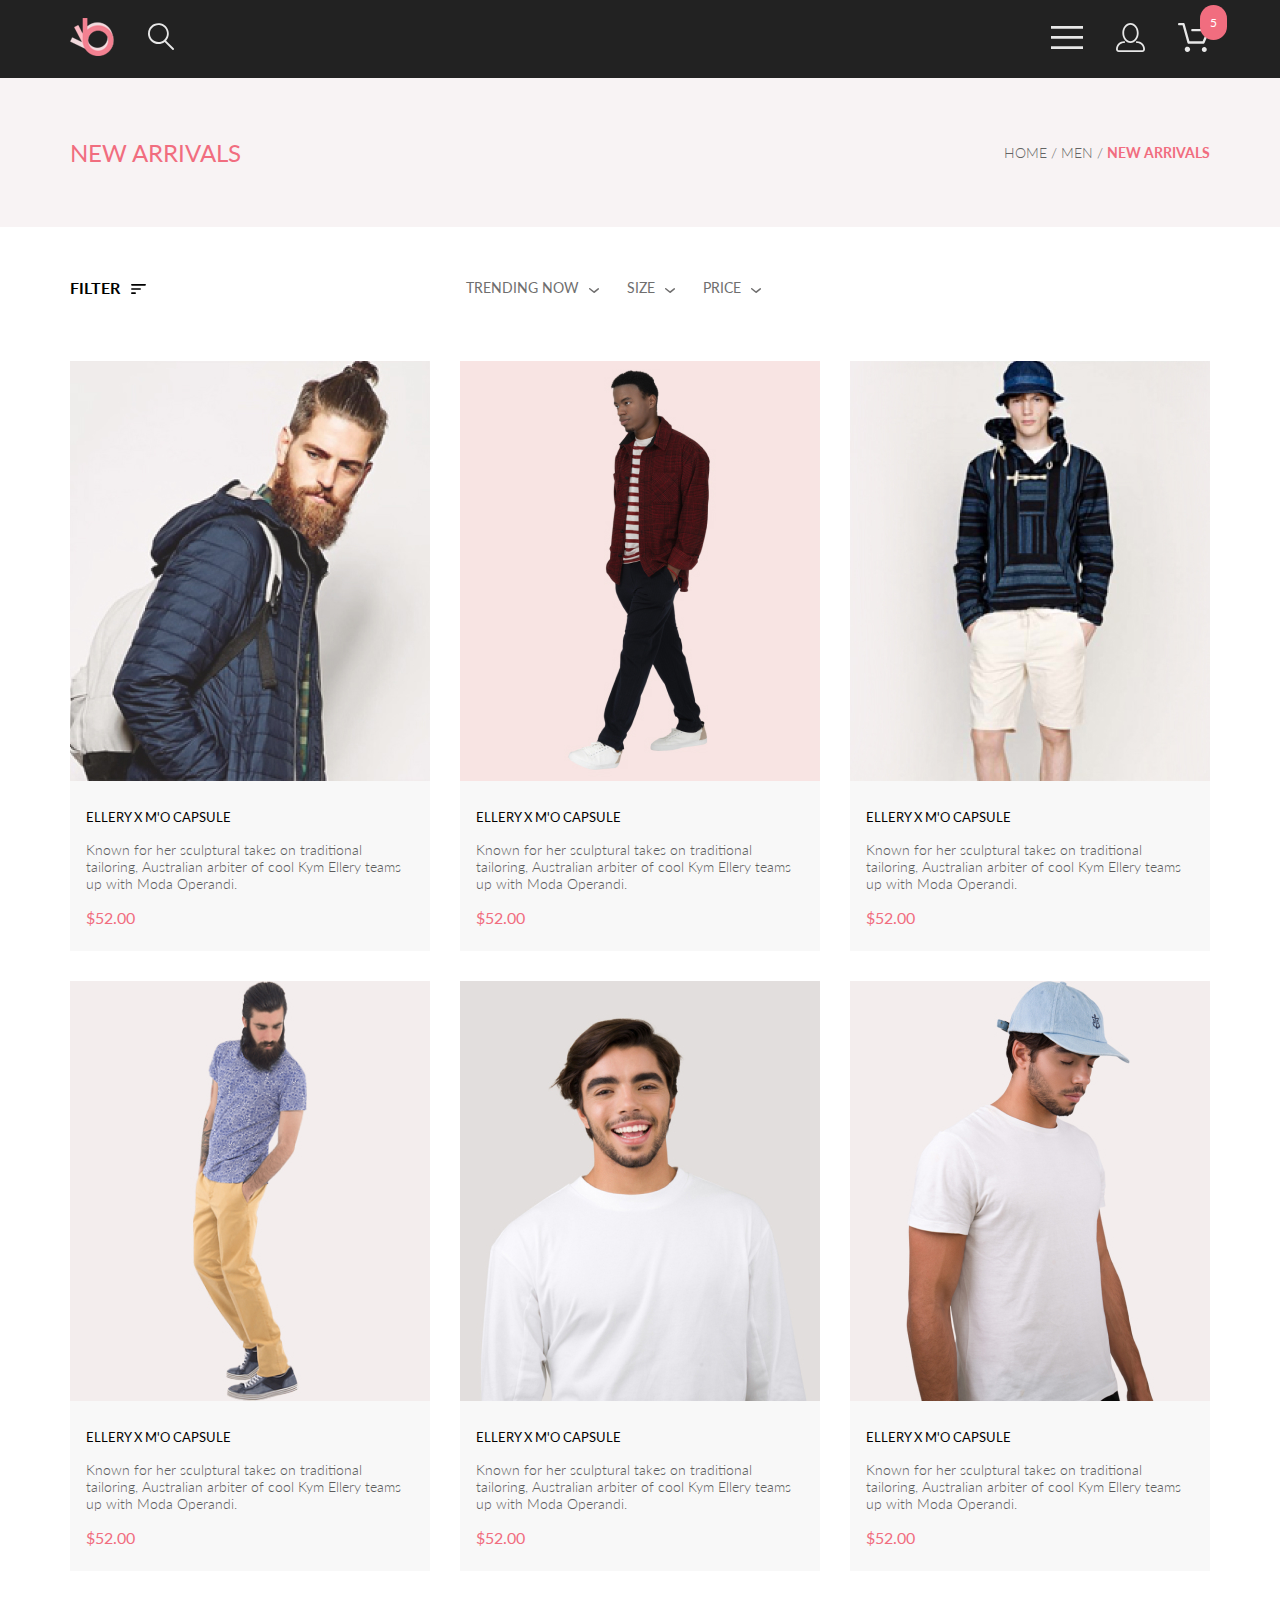
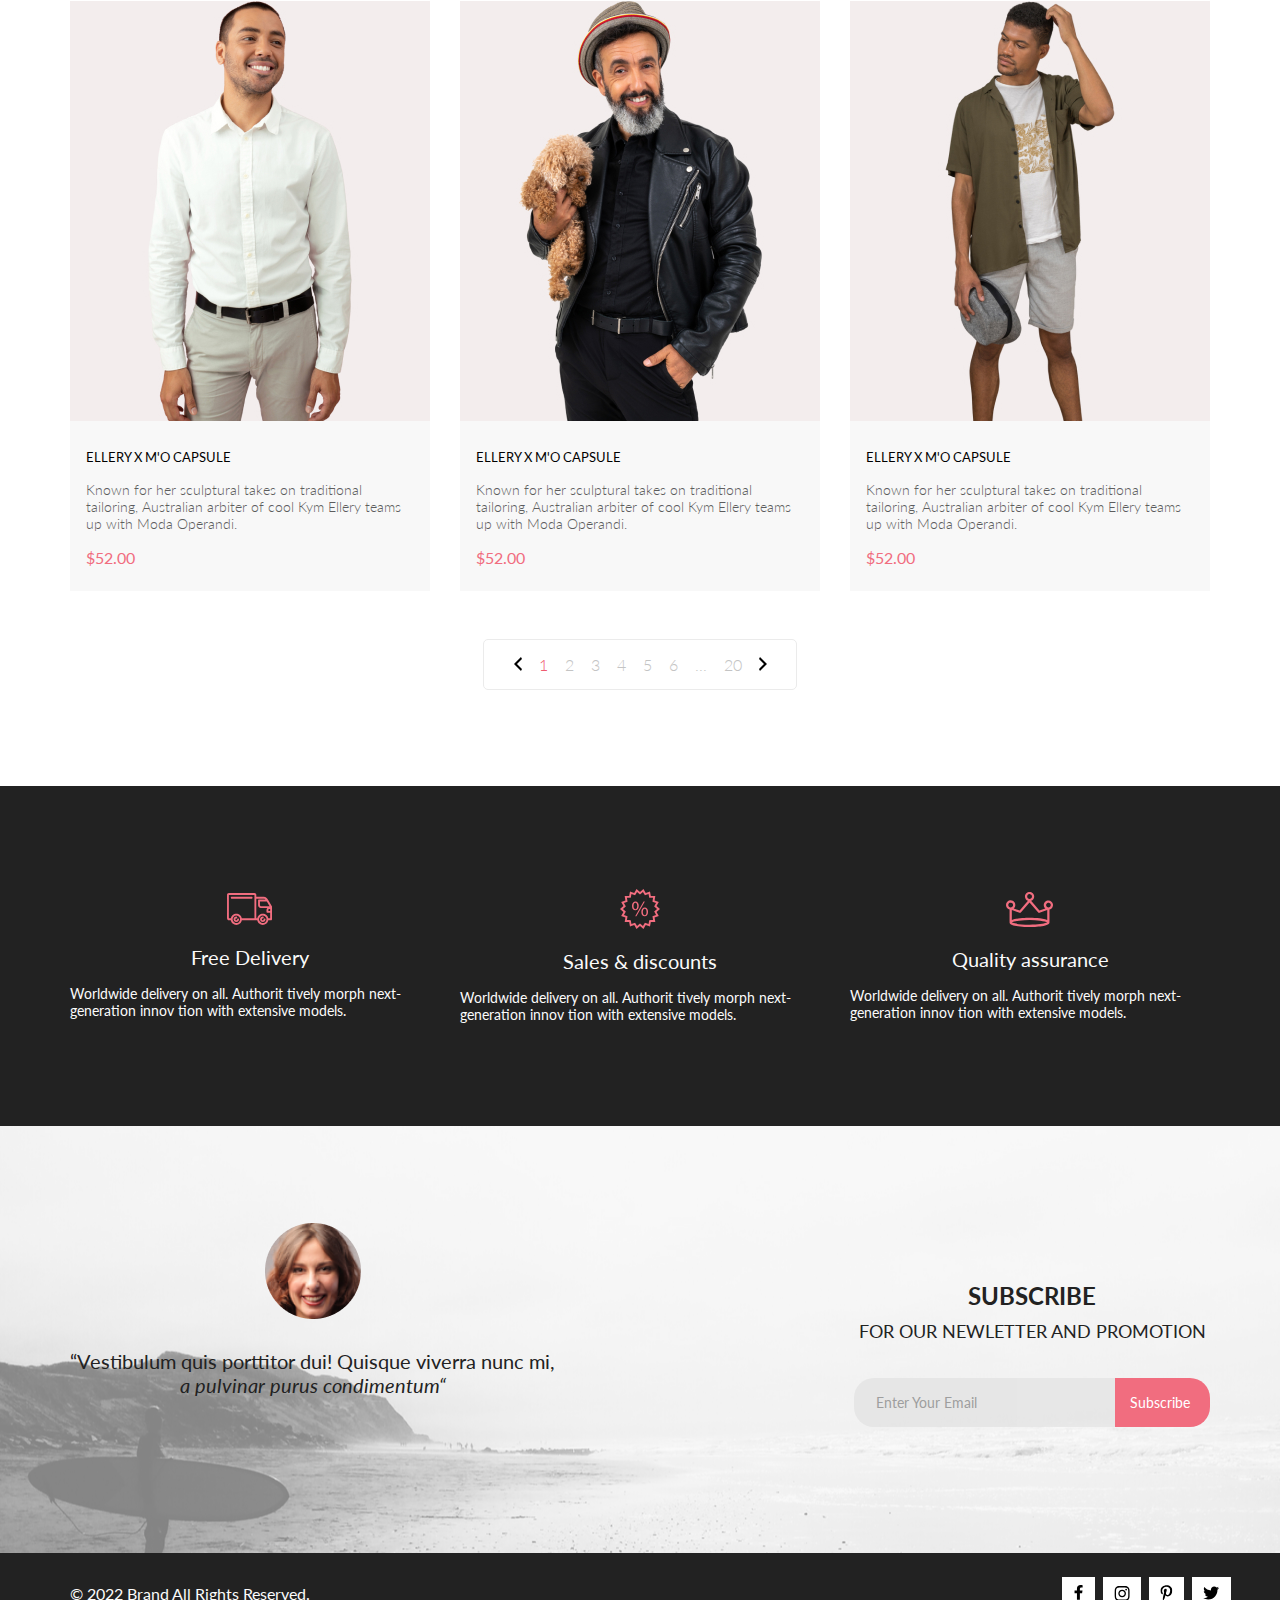
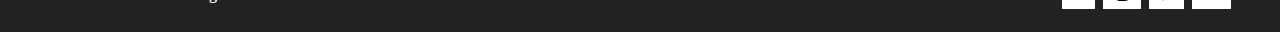
==== home_work_2/catalog.html @ 0fd53207 "home_work_2" ====
<!DOCTYPE html>
<html lang="en">

<head>
    <meta charset="UTF-8">
    <meta name="viewport" content="width=device-width, initial-scale=1.0">
    <link rel="stylesheet" href="./style.css">
    <title>Document</title>
</head>

<body>
    <header class="header center">
        <div class="header_left">
            <a href="./index.html"><img src="./img/logo_icon.png" alt="logo"></a>
            <a href="#"><svg width="27" height="28" viewBox="0 0 27 28" fill="none" xmlns="http://www.w3.org/2000/svg">
                    <path
                        d="M19.0596 17.6259C20.6713 15.8658 21.6282 13.6048 21.7698 11.2225C21.9113 8.84018 21.2288 6.48173 19.8369 4.54318C18.445 2.60463 16.4285 1.20404 14.126 0.576619C11.8234 -0.0508009 9.3751 0.13316 7.19217 1.09761C5.00923 2.06205 3.22463 3.74825 2.13804 5.87302C1.05145 7.9978 0.729054 10.4318 1.225 12.7661C1.72094 15.1005 3.00501 17.1932 4.86158 18.6927C6.71814 20.1922 9.03413 21.0072 11.4206 21.0009C13.673 21.004 15.8645 20.27 17.6606 18.9109L25.4086 26.7179C25.4941 26.807 25.5965 26.8781 25.7099 26.927C25.8232 26.9759 25.9452 27.0017 26.0686 27.0029C26.1923 27.0033 26.3148 26.9782 26.4283 26.9292C26.5419 26.8801 26.6441 26.8082 26.7286 26.7179C26.9025 26.537 26.9997 26.2958 26.9997 26.0449C26.9997 25.794 26.9025 25.5528 26.7286 25.3719L19.0596 17.6259ZM2.88662 10.5009C2.89946 8.81563 3.41094 7.17187 4.35659 5.77685C5.30224 4.38183 6.63972 3.29801 8.20044 2.662C9.76115 2.02599 11.4752 1.86627 13.1266 2.20298C14.7779 2.53969 16.2926 3.35775 17.4797 4.55404C18.6668 5.75033 19.4732 7.27129 19.7972 8.92519C20.1212 10.5791 19.9483 12.2919 19.3002 13.8476C18.6522 15.4034 17.5581 16.7325 16.1559 17.6674C14.7536 18.6023 13.1059 19.1011 11.4206 19.1009C9.14916 19.0901 6.97482 18.1784 5.37484 16.566C3.77486 14.9537 2.87998 12.7724 2.88662 10.5009Z"
                        fill="#E8E8E8" />
                </svg></a>
        </div>
        <nav class="header_right">
            <a href="#"><svg width="32" height="23" viewBox="0 0 32 23" fill="none" xmlns="http://www.w3.org/2000/svg">
                    <path d="M0 23V20.31H32V23H0ZM0 12.76V10.07H32V12.76H0ZM0 2.69V0H32V2.69H0Z" fill="#E8E8E8" />
                </svg></a>
            <a class="header_right__icolink__user" href="#"><svg width="29" height="29" viewBox="0 0 29 29" fill="none"
                    xmlns="http://www.w3.org/2000/svg">
                    <path
                        d="M14.5 19.937C19 19.937 22.656 15.464 22.656 9.968C22.656 4.472 19 0 14.5 0C13.3631 0.0217413 12.2463 0.303398 11.2351 0.823397C10.2239 1.34339 9.34507 2.08794 8.66602 3C7.12663 4.99573 6.30819 7.45381 6.34399 9.974C6.34399 15.465 10 19.937 14.5 19.937ZM14.5 1.813C18 1.813 20.844 5.472 20.844 9.969C20.844 14.466 17.998 18.125 14.5 18.125C11.002 18.125 8.15603 14.465 8.15503 9.969C8.15403 5.473 11 1.813 14.5 1.813ZM20.844 18.125C20.6036 18.125 20.373 18.2205 20.203 18.3905C20.033 18.5605 19.9375 18.7911 19.9375 19.0315C19.9375 19.2719 20.033 19.5025 20.203 19.6725C20.373 19.8425 20.6036 19.938 20.844 19.938C22.526 19.9399 24.1386 20.6088 25.3279 21.7982C26.5172 22.9875 27.1861 24.6 27.188 26.282C27.1875 26.5221 27.0918 26.7523 26.922 26.9221C26.7522 27.0918 26.5221 27.1875 26.282 27.188H2.71997C2.47985 27.1875 2.24975 27.0918 2.07996 26.9221C1.91016 26.7523 1.81449 26.5221 1.81396 26.282C1.81608 24.6001 2.48517 22.9877 3.67444 21.7985C4.86371 20.6092 6.47608 19.9401 8.15796 19.938C8.39824 19.938 8.62868 19.8425 8.79858 19.6726C8.96849 19.5027 9.06396 19.2723 9.06396 19.032C9.06396 18.7917 8.96849 18.5613 8.79858 18.3914C8.62868 18.2215 8.39824 18.126 8.15796 18.126C5.99541 18.1279 3.92201 18.9875 2.39258 20.5164C0.863144 22.0453 0.00264777 24.1185 0 26.281C0.000794067 27.0019 0.287502 27.693 0.797241 28.2027C1.30698 28.7125 1.99811 28.9992 2.71899 29H26.282C27.0027 28.9989 27.6936 28.7121 28.2031 28.2024C28.7126 27.6927 28.9992 27.0017 29 26.281C28.9974 24.1187 28.1372 22.0457 26.6083 20.5168C25.0793 18.9878 23.0063 18.1276 20.844 18.125Z"
                        fill="#E8E8E8" />
                </svg></a>
            <a class="header_right__icolink__cart" href="#"> <svg width="32" height="29" viewBox="0 0 32 29" fill="none"
                    xmlns="http://www.w3.org/2000/svg">
                    <path
                        d="M26.2009 29C25.5532 28.9738 24.9415 28.6948 24.4972 28.2227C24.0529 27.7506 23.8114 27.1232 23.8245 26.475C23.8376 25.8269 24.1043 25.2097 24.5673 24.7559C25.0303 24.3022 25.6527 24.048 26.301 24.048C26.9493 24.048 27.5717 24.3022 28.0347 24.7559C28.4977 25.2097 28.7644 25.8269 28.7775 26.475C28.7906 27.1232 28.549 27.7506 28.1047 28.2227C27.6604 28.6948 27.0488 28.9738 26.401 29H26.2009ZM6.75293 26.32C6.75293 25.79 6.91011 25.2718 7.20459 24.8311C7.49907 24.3904 7.91764 24.0469 8.40735 23.844C8.89705 23.6412 9.43594 23.5881 9.95581 23.6915C10.4757 23.7949 10.9532 24.0502 11.328 24.425C11.7028 24.7998 11.9581 25.2773 12.0615 25.7972C12.1649 26.317 12.1118 26.8559 11.9089 27.3456C11.7061 27.8353 11.3626 28.2539 10.9219 28.5483C10.4812 28.8428 9.96304 29 9.43298 29C9.08087 29.0003 8.73212 28.9311 8.40674 28.7966C8.08136 28.662 7.78569 28.4646 7.53662 28.2158C7.28755 27.9669 7.09001 27.6713 6.9552 27.3461C6.82039 27.0208 6.75098 26.6721 6.75098 26.32H6.75293ZM10.553 20.686C10.2935 20.6868 10.0409 20.6024 9.83411 20.4457C9.62727 20.2891 9.47758 20.0689 9.40796 19.819L4.57495 2.36401H1.18201C0.868521 2.36401 0.567859 2.23947 0.346191 2.01781C0.124523 1.79614 0 1.49549 0 1.18201C0 0.868519 0.124523 0.567873 0.346191 0.346205C0.567859 0.124537 0.868521 5.81268e-06 1.18201 5.81268e-06H5.46301C5.7225 -0.00080736 5.97504 0.0837201 6.18176 0.240568C6.38848 0.397416 6.53784 0.617884 6.60693 0.868006L11.4399 18.323H24.6179L29.001 8.27501H14.401C14.2428 8.27961 14.0854 8.25242 13.9379 8.19507C13.7904 8.13771 13.6559 8.05134 13.5424 7.94108C13.4288 7.83082 13.3386 7.69891 13.277 7.55315C13.2154 7.40739 13.1836 7.25075 13.1836 7.0925C13.1836 6.93426 13.2154 6.77762 13.277 6.63186C13.3386 6.4861 13.4288 6.35419 13.5424 6.24393C13.6559 6.13367 13.7904 6.0473 13.9379 5.98994C14.0854 5.93259 14.2428 5.90541 14.401 5.91001H30.814C31.0097 5.90996 31.2022 5.95866 31.3744 6.05172C31.5465 6.14478 31.6928 6.27926 31.7999 6.44301C31.9078 6.60729 31.9734 6.79569 31.9908 6.99145C32.0083 7.18721 31.9771 7.38424 31.9 7.565L26.495 19.977C26.4026 20.1876 26.251 20.3668 26.0585 20.4927C25.866 20.6186 25.641 20.6858 25.411 20.686H10.553Z"
                        fill="#E8E8E8" />
                </svg></a>
        </nav>
    </header>

    <div class="catalog_head">
        <div class="catalog_head__content">
            <h2>NEW ARRIVALS</h2>
            <div class="catalog_head__content__bread__breadcrumbs">
                <a href="./index.html">HOME /</a>
                <a href="#">MEN /</a>
                <a href="./catalog.html">NEW ARRIVALS</a>
            </div>
        </div>
    </div>
    <div class="catalog_filter center">
        <div class="catalog_filter__content">
            <h3>FILTER</h3>
            <div class="catalog_filter__content__menu">
                <p>TRENDING NOW</p>
                <p>SIZE</p>
                <p>PRICE</p>
            </div>
        </div>
    </div>
    <div class="shop_boxes center">
        <div class="shop_box">
            <div class="shop_box__img">
                <img src="./img/shop_box_1.jpg" alt="men">
                <div class="shop_box__img__cart">
                    <a href="#" class="shop_box__cart__btn">
                        <img src="img/prod_cart.svg" alt="Basket image">
                        <div>Add to Cart</div>
                    </a>
                </div>
            </div>
            <h2>ELLERY X M'O CAPSULE</h2>
            <p>Known for her sculptural takes on traditional tailoring, Australian arbiter of
                cool Kym Ellery teams up with Moda Operandi.</p>
            <h3>$52.00</h3>
        </div>
        <div class="shop_box">
            <div class="shop_box__img">
                <img src="./img/shop_box_7.jpg" alt="men">
                <div class="shop_box__img__cart">
                    <a href="#" class="shop_box__cart__btn">
                        <img src="img/prod_cart.svg" alt="Basket image">
                        <div>Add to Cart</div>
                    </a>
                </div>
            </div>
            <h2>ELLERY X M'O CAPSULE</h2>
            <p>Known for her sculptural takes on traditional tailoring, Australian arbiter of
                cool Kym Ellery teams up with Moda Operandi.</p>
            <h3>$52.00</h3>
        </div>
        <div class="shop_box">
            <div class="shop_box__img">
                <img src="./img/shop_box_3.jpg" alt="men">
                <div class="shop_box__img__cart">
                    <a href="#" class="shop_box__cart__btn">
                        <img src="img/prod_cart.svg" alt="Basket image">
                        <div>Add to Cart</div>
                    </a>
                </div>
            </div>
            <h2>ELLERY X M'O CAPSULE</h2>
            <p>Known for her sculptural takes on traditional tailoring, Australian arbiter of
                cool Kym Ellery teams up with Moda Operandi.</p>
            <h3>$52.00</h3>
        </div>
        <div class="shop_box">
            <div class="shop_box__img">
                <img src="./img/shop_box_8.jpg" alt="men">
                <div class="shop_box__img__cart">
                    <a href="#" class="shop_box__cart__btn">
                        <img src="img/prod_cart.svg" alt="Basket image">
                        <div>Add to Cart</div>
                    </a>
                </div>
            </div>
            <h2>ELLERY X M'O CAPSULE</h2>
            <p>Known for her sculptural takes on traditional tailoring, Australian arbiter of
                cool Kym Ellery teams up with Moda Operandi.</p>
            <h3>$52.00</h3>
        </div>
        <div class="shop_box">
            <div class="shop_box__img">
                <img src="./img/shop_box_9.jpg" alt="men">
                <div class="shop_box__img__cart">
                    <a href="#" class="shop_box__cart__btn">
                        <img src="img/prod_cart.svg" alt="Basket image">
                        <div>Add to Cart</div>
                    </a>
                </div>
            </div>
            <h2>ELLERY X M'O CAPSULE</h2>
            <p>Known for her sculptural takes on traditional tailoring, Australian arbiter of
                cool Kym Ellery teams up with Moda Operandi.</p>
            <h3>$52.00</h3>
        </div>
        <div class="shop_box">
            <div class="shop_box__img">
                <img src="./img/shop_box_10.jpg" alt="men">
                <div class="shop_box__img__cart">
                    <a href="#" class="shop_box__cart__btn">
                        <img src="img/prod_cart.svg" alt="Basket image">
                        <div>Add to Cart</div>
                    </a>
                </div>
            </div>
            <h2>ELLERY X M'O CAPSULE</h2>
            <p>Known for her sculptural takes on traditional tailoring, Australian arbiter of
                cool Kym Ellery teams up with Moda Operandi.</p>
            <h3>$52.00</h3>
        </div>
        <div class="shop_box">
            <div class="shop_box__img">
                <img src="./img/shop_box_11.jpg" alt="men">
                <div class="shop_box__img__cart">
                    <a href="#" class="shop_box__cart__btn">
                        <img src="img/prod_cart.svg" alt="Basket image">
                        <div>Add to Cart</div>
                    </a>
                </div>
            </div>
            <h2>ELLERY X M'O CAPSULE</h2>
            <p>Known for her sculptural takes on traditional tailoring, Australian arbiter of
                cool Kym Ellery teams up with Moda Operandi.</p>
            <h3>$52.00</h3>
        </div>
        <div class="shop_box">
            <div class="shop_box__img">
                <img src="./img/shop_box_12.jpg" alt="men">
                <div class="shop_box__img__cart">
                    <a href="#" class="shop_box__cart__btn">
                        <img src="img/prod_cart.svg" alt="Basket image">
                        <div>Add to Cart</div>
                    </a>
                </div>
            </div>
            <h2>ELLERY X M'O CAPSULE</h2>
            <p>Known for her sculptural takes on traditional tailoring, Australian arbiter of
                cool Kym Ellery teams up with Moda Operandi.</p>
            <h3>$52.00</h3>
        </div>
        <div class="shop_box">
            <div class="shop_box__img">
                <img src="./img/shop_box_13.jpg" alt="men">
                <div class="shop_box__img__cart">
                    <a href="#" class="shop_box__cart__btn">
                        <img src="img/prod_cart.svg" alt="Basket image">
                        <div>Add to Cart</div>
                    </a>
                </div>
            </div>
            <h2>ELLERY X M'O CAPSULE</h2>
            <p>Known for her sculptural takes on traditional tailoring, Australian arbiter of
                cool Kym Ellery teams up with Moda Operandi.</p>
            <h3>$52.00</h3>
        </div>
    </div>
    <div class="pagination">
        <div class="pagination_content">
            <a href="#"><svg width="8" height="14" viewBox="0 0 8 14" fill="none" xmlns="http://www.w3.org/2000/svg">
                <path d="M7.99512 2L2.99512 7L7.99512 12L6.99512 14L-0.00488281 7L6.99512 0L7.99512 2Z" fill="black"/>
                </svg></a>
                <a href="#">1</a>
                <a href="#">2</a>
                <a href="#">3</a>
                <a href="#">4</a>
                <a href="#">5</a>
                <a href="#">6</a>
                <a href="#">...</a>
                <a href="#">20</a>
                <a href="#"><svg width="8" height="14" viewBox="0 0 8 14" fill="none" xmlns="http://www.w3.org/2000/svg">
                    <path d="M-0.00500488 12L4.995 7L-0.00500488 2L0.994995 0L7.995 7L0.994995 14L-0.00500488 12Z" fill="black"/>
                    </svg></a>
        </div>


    </div>
        

    <div class="benefit center">
        <div class="benefit_card">
            <img class="benefit__img" src="./img/benefit_car.svg" alt="">
            <h3>Free Delivery</h3>
            <p>Worldwide delivery on all. Authorit tively morph next-generation innov tion with extensive models.
            </p>
        </div>
        <div class="benefit_card">
            <img class="benefit__img" src="./img/benefit_percent.svg" alt="">
            <h3>Sales & discounts</h3>
            <p>Worldwide delivery on all. Authorit tively morph next-generation innov tion with extensive models.
            </p>
        </div>
        <div class="benefit_card">
            <img class="benefit__img" src="./img/benefit_crown.svg" alt="">
            <h3>Quality assurance</h3>
            <p>Worldwide delivery on all. Authorit tively morph next-generation innov tion with extensive models.
            </p>
        </div>
    </div>
    <div class="subscription">
        <div class="subscription__blocks center">
            <div class="subscription__quis ">
                <img class="subscription__blocks_image" src="./img/subscribe_face.png" alt="">
                <p class="subscription__text">“Vestibulum quis porttitor dui! Quisque viverra nunc mi,</p>
                <p class="subscription__text__italic"> a pulvinar purus condimentum“</p>
            </div>
            <div class="subscribe">
                <div class="subscribe__text">
                    <h2 class="subscribe__title">SUBSCRIBE</h2>
                    <p class="subscribe__text">FOR OUR NEWLETTER AND PROMOTION</p>
                </div>
                <div class="subscribe__email__form__btn">
                    <form action="#">
                        <input required type="email" placeholder="Enter Your Email">
                        <button type="submit">Subscribe</button>
                    </form>
                </div>
            </div>
        </div>

    </div>

    <footer class="footer">
        <div class="footer__content center">
            <p class="copyright">© 2022 Brand All Rights Reserved.</p>
            <div class="social_icons">
                <a href="#" class="a_social">
                    <svg width="11" height="16" viewBox="0 0 11 16" fill="none" xmlns="http://www.w3.org/2000/svg">
                        <path
                            d="M9.08836 8.28L9.50686 5.61602H6.89022V3.88729C6.89022 3.15847 7.25574 2.44806 8.42765 2.44806H9.61722V0.179975C9.61722 0.179975 8.53772 0 7.50561 0C5.35073 0 3.9422 1.27593 3.9422 3.5857V5.61602H1.54688V8.28H3.9422V14.72H6.89022V8.28H9.08836Z"
                            fill="black" />
                    </svg>
                </a>
                <a href="#" class="a_social">
                    <svg width="16" height="17" viewBox="0 0 16 17" fill="none" xmlns="http://www.w3.org/2000/svg">
                        <g clip-path="url(#clip0_190_1610)">
                            <path
                                d="M8.13677 4.68162C6.02163 4.68162 4.31555 6.38494 4.31555 8.49666C4.31555 10.6084 6.02163 12.3117 8.13677 12.3117C10.2519 12.3117 11.958 10.6084 11.958 8.49666C11.958 6.38494 10.2519 4.68162 8.13677 4.68162ZM8.13677 10.9769C6.76991 10.9769 5.65248 9.86463 5.65248 8.49666C5.65248 7.12869 6.76658 6.01639 8.13677 6.01639C9.50695 6.01639 10.6211 7.12869 10.6211 8.49666C10.6211 9.86463 9.50363 10.9769 8.13677 10.9769ZM13.0056 4.52557C13.0056 5.02029 12.6065 5.41541 12.1143 5.41541C11.6188 5.41541 11.223 5.01697 11.223 4.52557C11.223 4.03416 11.6221 3.63572 12.1143 3.63572C12.6065 3.63572 13.0056 4.03416 13.0056 4.52557ZM15.5364 5.42869C15.4799 4.2367 15.2072 3.18084 14.3325 2.31092C13.4612 1.441 12.4036 1.16873 11.2097 1.10897C9.9792 1.03924 6.29101 1.03924 5.0605 1.10897C3.8699 1.16541 2.81233 1.43768 1.93768 2.3076C1.06302 3.17752 0.793639 4.23338 0.733776 5.42537C0.663937 6.65389 0.663937 10.3361 0.733776 11.5646C0.790313 12.7566 1.06302 13.8125 1.93768 14.6824C2.81233 15.5523 3.86658 15.8246 5.0605 15.8844C6.29101 15.9541 9.9792 15.9541 11.2097 15.8844C12.4036 15.8279 13.4612 15.5556 14.3325 14.6824C15.2039 13.8125 15.4766 12.7566 15.5364 11.5646C15.6063 10.3361 15.6063 6.65721 15.5364 5.42869ZM13.9468 12.8828C13.6874 13.5336 13.1852 14.0349 12.53 14.2972C11.5489 14.6857 9.22094 14.5961 8.13677 14.5961C7.05259 14.5961 4.72128 14.6824 3.74353 14.2972C3.09169 14.0383 2.58951 13.5369 2.32678 12.8828C1.93768 11.9033 2.02747 9.57908 2.02747 8.49666C2.02747 7.41424 1.941 5.0867 2.32678 4.11053C2.58619 3.45975 3.08837 2.95838 3.74353 2.69608C4.72461 2.3076 7.05259 2.39725 8.13677 2.39725C9.22094 2.39725 11.5523 2.31092 12.53 2.69608C13.1818 2.95506 13.684 3.45643 13.9468 4.11053C14.3359 5.09002 14.2461 7.41424 14.2461 8.49666C14.2461 9.57908 14.3359 11.9066 13.9468 12.8828Z"
                                fill="black" />
                        </g>
                    </svg>
                </a>
                <a href="#" class="a_social">
                    <svg width="13" height="16" viewBox="0 0 13 16" fill="none" xmlns="http://www.w3.org/2000/svg">
                        <g clip-path="url(#clip0_190_1618)">
                            <path
                                d="M6.7402 0.203125C3.55552 0.203125 0.408081 2.34063 0.408081 5.8C0.408081 8 1.63726 9.25 2.38221 9.25C2.68951 9.25 2.86643 8.3875 2.86643 8.14375C2.86643 7.85313 2.13079 7.23438 2.13079 6.025C2.13079 3.5125 4.03043 1.73125 6.48878 1.73125C8.60259 1.73125 10.167 2.94062 10.167 5.1625C10.167 6.82187 9.50585 9.93437 7.3641 9.93437C6.59121 9.93437 5.93006 9.37187 5.93006 8.56563C5.93006 7.38438 6.74951 6.24062 6.74951 5.02187C6.74951 2.95312 3.83487 3.32812 3.83487 5.82812C3.83487 6.35313 3.90006 6.93437 4.13286 7.4125C3.70451 9.26875 2.82919 12.0344 2.82919 13.9469C2.82919 14.5375 2.91299 15.1188 2.96886 15.7094C3.0744 15.8281 3.02163 15.8156 3.18304 15.7563C4.74744 13.6 4.69157 13.1781 5.39928 10.3562C5.78107 11.0875 6.76814 11.4812 7.55034 11.4812C10.8468 11.4812 12.3274 8.24688 12.3274 5.33125C12.3274 2.22813 9.66415 0.203125 6.7402 0.203125Z"
                                fill="black" />
                        </g>
                        <defs>
                            <clipPath id="clip0_190_1618">
                                <rect width="11.9193" height="16" fill="white" transform="translate(0.408081)" />
                            </clipPath>
                        </defs>
                    </svg>

                </a>
                <a href="#" class="a_social">
                    <svg width="17" height="16" viewBox="0 0 17 16" fill="none" xmlns="http://www.w3.org/2000/svg">
                        <g clip-path="url(#clip0_190_1614)">
                            <path
                                d="M14.4181 4.74107C14.4281 4.88319 14.4281 5.02535 14.4281 5.16747C14.4281 9.50247 11.1509 14.4974 5.16096 14.4974C3.31558 14.4974 1.60132 13.9593 0.159302 13.0253C0.421495 13.0558 0.673569 13.0659 0.94585 13.0659C2.46851 13.0659 3.8702 12.5482 4.98953 11.6649C3.5576 11.6345 2.3576 10.6903 1.94415 9.39081C2.14585 9.42125 2.34751 9.44156 2.5593 9.44156C2.85172 9.44156 3.14418 9.40094 3.41643 9.32991C1.92401 9.02531 0.80465 7.70553 0.80465 6.11163V6.07103C1.23825 6.31469 1.74249 6.46697 2.2769 6.48725C1.39959 5.89841 0.824826 4.89335 0.824826 3.75628C0.824826 3.14716 0.98614 2.58878 1.26851 2.10147C2.87187 4.09131 5.28195 5.39078 7.98443 5.53294C7.93403 5.28928 7.90376 5.0355 7.90376 4.78169C7.90376 2.97457 9.35586 1.5025 11.1609 1.5025C12.0987 1.5025 12.9457 1.89844 13.5407 2.53803C14.2768 2.39591 14.9827 2.12178 15.6079 1.74616C15.3659 2.5076 14.8516 3.14719 14.176 3.55325C14.8315 3.48222 15.4668 3.29944 16.0516 3.04566C15.608 3.69538 15.0533 4.27403 14.4181 4.74107Z"
                                fill="black" />
                        </g>
                        <defs>
                            <clipPath id="clip0_190_1614">
                                <rect width="15.8924" height="16" fill="white" transform="translate(0.159302)" />
                            </clipPath>
                        </defs>
                    </svg>
                </a>
            </div>
        </div>
    </footer>
</body>

</html>
---- home_work_2/style.css ----
@import url("https://fonts.googleapis.com/css2?family=Lato:wght@300;400;700;900&display=swap");
* {
  padding: 0px;
  margin: 0px;
}

* a {
  text-decoration: none;
}

.main {
  position: relative;
  overflow: hidden;
}

.center {
  padding-left: calc(50% - 570px);
  padding-right: calc(50% - 570px);
}

@media (min-width: 767px) and (max-width: 1199.98px) {
  .center {
    padding-left: calc(50% - 367px);
    padding-right: calc(50% - 367px);
  }
  .title_head__img {
    width: 368px;
    height: 368px;
  }
  .title_head {
    justify-content: space-between;
  }
  .title_head__text__content {
    margin-top: 138px;
    margin-bottom: 151px;
    padding-right: 33px;
  }
  .title_head__text__content__text__title {
    font-size: 44px;
  }
  .title_head__text__content__text__plain {
    font-size: 24px;
  }
  .offer {
    display: grid;
    grid-template-columns: repeat(3, 231.392px);
    grid-template-rows: 167px 117px;
    gap: 19px;
    padding-top: 64px;
    padding-bottom: 109px;
  }
  .offer_img__small {
    display: none;
  }
  .main_text {
    padding-bottom: 73px;
  }
  .prod__btn {
    margin: 32px auto 70px auto;
  }
  .shop_boxes {
    grid-template-columns: repeat(2, 360px);
    gap: 16px;
    padding-bottom: 32px;
  }
  .benefit {
    flex-direction: column;
    padding-left: 204px;
    padding-right: 240px;
  }
  .subscription__blocks::before {
    background-size: cover;
  }
  .subscription__blocks {
    flex-direction: column;
  }
}
@media (min-width: 320px) and (max-width: 766.98px) {
  .center {
    padding-left: calc(50% - 171px);
    padding-right: calc(50% - 171px);
  }
  .title_head__img {
    display: none;
  }
  .header_right__icolink__cart {
    display: none;
  }
  .header_right__icolink__user {
    display: none;
  }
  .title_head {
    justify-content: center;
  }
  .title_head__text__content {
    margin-top: 148px;
    margin-bottom: 148px;
  }
  .offer {
    grid-template-columns: repeat(1, auto);
    grid-template-rows: auto;
    gap: 32px;
    padding-bottom: 64px;
  }
  .offer_img {
    width: 343px;
    height: 100%;
  }
  .offer_img__small {
    display: block;
    width: 343px;
    height: 100%;
    position: inherit;
    z-index: -1;
  }
  .offer_img__large {
    display: none;
  }
  .shop_boxes {
    gap: 16px;
    padding-bottom: 40px;
  }
  .prod__btn {
    margin: 40px auto 85px;
  }
  .benefit {
    flex-direction: column;
    padding-left: 14px;
    padding-right: 14px;
  }
  .subscription__blocks::before {
    background-size: cover;
  }
  .footer__content {
    flex-direction: column-reverse;
  }
  .social_icons {
    padding-bottom: 40px;
  }
}
.header {
  display: flex;
  justify-content: space-between;
  align-items: center;
  background-color: #222;
  padding-top: 18px;
  padding-bottom: 18px;
}
.header_left {
  display: flex;
  align-items: center;
  gap: 33px;
}
.header_right {
  display: flex;
  align-items: center;
  gap: 33px;
}
.header_right__icolink__cart:after {
  content: "5";
  background-color: #F16D7F;
  top: 5px;
  position: absolute;
  padding: 10px;
  margin-left: -10px;
  border-radius: 30px;
  color: #FFF;
  font-family: Lato;
  font-size: 12px;
  font-style: normal;
  font-weight: 400;
  line-height: normal;
}

.header a:hover svg path {
  fill: #F16D7F;
}

.title_head {
  display: flex;
  background-color: #F1E4E6;
  padding-left: calc(50% - 800px);
  padding-right: calc(50% - 800px);
}
.title_head__text__content {
  border-left: 12px solid #F16D7F;
  margin-top: 290px;
  margin-bottom: 381px;
  padding-left: 16px;
}
.title_head__text__content_text {
  display: flex;
  flex-direction: column;
}
.title_head__text__content_text h1 {
  color: #222;
  font-family: Lato;
  font-size: 48px;
  font-style: normal;
  font-weight: 900;
  line-height: normal;
}
.title_head__text__content_text p {
  color: #222;
  font-family: Lato;
  font-size: 32px;
  font-style: normal;
  font-weight: 700;
  line-height: normal;
}
.title_head__text__content__text__pink {
  padding-left: 10px;
  color: #F16D7F;
  font-family: Lato;
  font-size: 32px;
  font-style: normal;
  font-weight: 700;
  line-height: normal;
}

.offer {
  display: grid;
  grid-template-columns: repeat(3, 360px);
  grid-template-rows: 260px 180px;
  gap: 30px;
  padding-top: 64px;
  padding-bottom: 96px;
}
.offer_category {
  position: relative;
  background: rgba(33, 22, 22, 0.7);
}
.offer_category_large {
  grid-column: 1/-1;
  position: relative;
  background: rgba(33, 22, 22, 0.7);
}
.offer_img {
  width: 100%;
  position: inherit;
  z-index: -1;
}
.offer_img__large {
  width: 100%;
  position: inherit;
  z-index: -1;
}
.offer_img__small {
  display: none;
}
.offer_content {
  display: flex;
  flex-direction: column;
  justify-content: center;
  align-items: center;
  position: absolute;
  top: 0;
  left: 0;
  width: 100%;
  height: 100%;
}
.offer_content p {
  color: #FFF;
  font-family: Lato;
  font-size: 16px;
  font-style: normal;
  font-weight: 400;
  line-height: normal;
}
.offer_content h3 {
  color: #F16D7F;
  font-family: Lato;
  font-size: 24px;
  font-style: normal;
  font-weight: 700;
  line-height: normal;
}

.main_title {
  color: #222;
  font-family: Lato;
  font-size: 30px;
  font-style: normal;
  font-weight: 400;
  line-height: normal;
  text-align: center;
  padding-bottom: 6px;
}

.main_text {
  color: #9F9F9F;
  font-family: Lato;
  font-size: 14px;
  font-style: normal;
  font-weight: 400;
  line-height: normal;
  text-align: center;
  padding-bottom: 48px;
}

.shop_boxes {
  display: grid;
  grid-template-columns: repeat(auto-fit, 360px);
  gap: 30px;
  padding-bottom: 48px;
}
.shop_boxes h2 {
  color: #000;
  font-family: Lato;
  font-size: 13px;
  font-style: normal;
  font-weight: 400;
  line-height: normal;
  padding-left: 16px;
}
.shop_boxes h3 {
  color: #F16D7F;
  font-family: Lato;
  font-size: 16px;
  font-style: normal;
  font-weight: 400;
  line-height: normal;
  padding-left: 16px;
  padding-bottom: 24px;
}
.shop_boxes p {
  color: #5D5D5D;
  font-family: Lato;
  font-size: 14px;
  font-style: normal;
  font-weight: 300;
  line-height: normal;
  padding: 16px 16px;
}

.shop_box {
  display: flex;
  flex-direction: column;
  background-color: #F8F8F8;
}
.shop_box__img {
  margin-bottom: 24px;
  position: relative;
}
.shop_box__img__cart {
  display: flex;
  justify-content: center;
  align-items: center;
  position: absolute;
  top: 0;
  left: 0;
  width: 100%;
  height: 0;
  background: rgba(58, 56, 56, 0.86);
  transition: height 0.2s ease-in;
}
.shop_box__cart__btn {
  display: none;
  justify-content: center;
  align-items: center;
  gap: 11px;
  padding: 14px;
  font-size: 14px;
  font-weight: 400;
  line-height: 17px;
  color: #FFF;
  border: solid 1px #FFFFFF;
}

.shop_box:hover .shop_box__img__cart {
  height: 100%;
}

.shop_box:hover .shop_box__cart__btn {
  display: flex;
}

.button_p {
  display: flex;
}
.button_p a {
  color: #cd5364;
  font-family: Lato;
  font-size: 16px;
  font-style: normal;
  font-weight: 400;
  line-height: normal;
  line-height: 19px;
  text-align: center;
  padding: 15px 39px;
  margin: 48px auto 60px auto;
  border: solid 1px #cd5364;
  transition: color 0.25s linear, background-color 0.25s linear;
  text-decoration: none;
}

.button_p:hover a {
  color: #FFFFFF;
  background: #cd5364;
}

.benefit {
  background-color: #222;
  display: flex;
  align-items: center;
  gap: 30px;
  padding-top: 103px;
  padding-bottom: 103px;
}
.benefit_card {
  display: flex;
  flex-direction: column;
  align-items: center;
}
.benefit_card h3 {
  color: #FBFBFB;
  font-family: Lato;
  font-size: 20px;
  font-style: normal;
  font-weight: 400;
  line-height: normal;
  padding-bottom: 16px;
}
.benefit_card p {
  color: #FBFBFB;
  font-family: Lato;
  font-size: 14px;
  font-style: normal;
  font-weight: 4300;
  line-height: normal;
}
.benefit__img {
  padding-bottom: 20px;
}

.catalog_head {
  background-color: #F8F3F4;
  padding-left: calc(50% - 570px);
  padding-right: calc(50% - 570px);
}
.catalog_head__content {
  display: flex;
  justify-content: space-between;
  align-items: center;
  padding-top: 60px;
  padding-bottom: 60px;
}
.catalog_head__content h2 {
  color: #F16D7F;
  font-family: Lato;
  font-size: 24px;
  font-style: normal;
  font-weight: 400;
  line-height: normal;
}
.catalog_head__content a {
  color: #636363;
  font-family: Lato;
  font-size: 14px;
  font-style: normal;
  font-weight: 300;
  line-height: normal;
}
.catalog_head__content__bread__breadcrumbs a {
  color: #636363;
}
.catalog_head__content__bread__breadcrumbs a:last-child {
  color: #F16D7F;
  font-family: Lato;
  font-size: 14px;
  font-style: normal;
  font-weight: 700;
  line-height: normal;
}

.catalog_filter__content {
  display: flex;
  align-items: center;
  gap: 0;
  padding-top: 51px;
  padding-bottom: 64px;
  color: #000;
  font-family: Lato;
  font-size: 14px;
  font-style: normal;
  font-weight: 600;
  line-height: normal;
}
.catalog_filter__content h3 {
  position: relative;
}
.catalog_filter__content h3:hover {
  color: #EF5B70;
}
.catalog_filter__content h3:hover::after {
  filter: invert(46%) sepia(98%) saturate(5426%) hue-rotate(348deg) brightness(94%) contrast(94%);
}
.catalog_filter__content h3::after {
  content: url('data:image/svg+xml,<svg width="15" height="10" viewBox="0 0 15 10" fill="none" xmlns="http://www.w3.org/2000/svg"><path d="M0.833333 10H4.16667C4.625 10 5 9.625 5 9.16667C5 8.70833 4.625 8.33333 4.16667 8.33333H0.833333C0.375 8.33333 0 8.70833 0 9.16667C0 9.625 0.375 10 0.833333 10ZM0 0.833333C0 1.29167 0.375 1.66667 0.833333 1.66667H14.1667C14.625 1.66667 15 1.29167 15 0.833333C15 0.375 14.625 0 14.1667 0H0.833333C0.375 0 0 0.375 0 0.833333ZM0.833333 5.83333H9.16667C9.625 5.83333 10 5.45833 10 5C10 4.54167 9.625 4.16667 9.16667 4.16667H0.833333C0.375 4.16667 0 4.54167 0 5C0 5.45833 0.375 5.83333 0.833333 5.83333Z" fill="black"/></svg>');
  margin-left: 11px;
  transition: filter 0.3s ease;
}
.catalog_filter__content h3:hover::after {
  filter: invert(46%) sepia(98%) saturate(5426%) hue-rotate(348deg) brightness(94%) contrast(94%);
}
.catalog_filter__content__menu {
  display: flex;
  align-items: center;
  gap: 27px;
  color: #6F6E6E;
  font-family: Lato;
  font-size: 14px;
  font-style: normal;
  font-weight: 400;
  line-height: normal;
  padding-left: 320px;
}
.catalog_filter__content__menu p::after {
  content: url('data:image/svg+xml,<svg width="11" height="5" viewBox="0 0 11 5" fill="none" xmlns="http://www.w3.org/2000/svg"><path d="M5.00214 5.00214C4.83521 5.00247 4.67343 4.94433 4.54488 4.83782L0.258102 1.2655C0.112196 1.14422 0.0204417 0.969958 0.00302325 0.781035C-0.0143952 0.592112 0.0439493 0.404007 0.165221 0.258101C0.286493 0.112196 0.460759 0.0204417 0.649682 0.00302327C0.838605 -0.0143952 1.02671 0.043949 1.17262 0.165221L5.00214 3.36602L8.83167 0.279536C8.90475 0.220188 8.98884 0.175869 9.0791 0.149125C9.16937 0.122382 9.26403 0.113741 9.35764 0.1237C9.45126 0.133659 9.54198 0.162021 9.6246 0.207156C9.70722 0.252292 9.7801 0.313311 9.83906 0.386705C9.90449 0.460167 9.95405 0.546351 9.98462 0.639855C10.0152 0.733359 10.0261 0.83217 10.0167 0.930097C10.0073 1.02802 9.97784 1.12296 9.93005 1.20895C9.88227 1.29494 9.81723 1.37013 9.73904 1.42982L5.45225 4.88068C5.32002 4.97036 5.16154 5.01312 5.00214 5.00214Z" fill="%236F6E6E"/></svg>');
  margin-left: 10px;
}

.pagination {
  padding-bottom: 96px;
}
.pagination_content {
  width: 282px;
  border: 1px solid #EBEBEB;
  border-radius: 5px;
  display: flex;
  gap: 17px;
  padding: 15px 15px;
  display: flex;
  justify-content: center;
  align-items: center;
  margin: 0 auto;
  text-wrap: nowrap;
}
.pagination_content a {
  color: #C4C4C4;
  font-family: Lato;
  font-size: 16px;
  font-style: normal;
  font-weight: 300;
  line-height: normal;
}
.pagination_content a:nth-child(2) {
  color: #EF5B70;
}

.subscription__blocks {
  display: flex;
  justify-content: space-between;
  position: relative;
  padding-top: 97px;
  padding-bottom: 126px;
}
.subscription__blocks::before {
  content: "";
  position: absolute;
  top: 0;
  left: 0;
  width: 100%;
  height: 100%;
  background: url(./img/subscribe.png) no-repeat center center;
  background-size: auto;
  z-index: -1;
  opacity: 0.5;
}
.subscription__blocks_image {
  padding-bottom: 30px;
}
.subscription__text {
  color: #222222;
  font-family: Lato;
  font-size: 20px;
  font-style: normal;
  font-weight: 400;
  line-height: normal;
  text-align: center;
}
.subscription__text__italic {
  color: #222222;
  font-family: Lato;
  font-size: 20px;
  font-style: normal;
  font-weight: 400;
  line-height: normal;
  font-style: italic;
}
.subscription__quis {
  display: flex;
  flex-direction: column;
  align-items: center;
}

.subscribe {
  display: flex;
  flex-direction: column;
  align-items: center;
  margin-top: 53px;
}
.subscribe__text {
  text-align: center;
}
.subscribe__text h2 {
  color: #222222;
  font-family: Lato;
  font-size: 24px;
  font-style: normal;
  font-weight: 700;
  line-height: normal;
  text-align: center;
  line-height: 167%;
}
.subscribe__text p {
  color: #222222;
  font-family: Lato;
  font-size: 18px;
  font-style: normal;
  font-weight: 400;
  line-height: normal;
  line-height: 167%;
}
.subscribe__email__form__btn form {
  display: flex;
  justify-content: center;
  width: 356px;
  height: 49px;
  padding-top: 32px;
}
.subscribe__email__form__btn input {
  display: flex;
  align-items: center;
  color: #222222;
  font-family: Lato;
  font-size: 14px;
  font-style: normal;
  font-weight: 400;
  line-height: normal;
  width: 256px;
  opacity: 0.67;
  background: #E1E1E1;
  border-top-left-radius: 20px;
  border-bottom-left-radius: 20px;
  position: relative;
  z-index: 1;
  overflow: hidden;
  padding-left: 22px;
  border: none;
}
.subscribe__email__form__btn button {
  display: flex;
  align-items: center;
  gap: 0;
  color: #FFFFFF;
  font-family: Lato;
  font-size: 14px;
  font-style: normal;
  font-weight: 400;
  line-height: normal;
  line-height: 17px;
  width: 100px;
  height: 49px;
  background: #F16D7F;
  cursor: pointer;
  border-top-right-radius: 20px;
  border-bottom-right-radius: 20px;
  vertical-align: middle;
  padding-left: 15px;
  border: none;
}

.footer {
  background-color: #222;
}
.footer__content {
  display: flex;
  justify-content: space-between;
  align-items: center;
  padding-bottom: 23px;
  padding-top: 24px;
}

.copyright {
  color: #FBFBFB;
  font-family: Lato;
  font-size: 16px;
  font-style: normal;
  font-weight: 400;
  line-height: normal;
}

.social_icons {
  display: flex;
  justify-content: space-between;
  width: 148px;
  height: 32px;
  gap: 8px;
}

.a_social:hover {
  background-color: #F16D7F;
}

.a_social {
  background-color: #FFF;
  padding: 8px 11px;
}/*# sourceMappingURL=style.css.map */
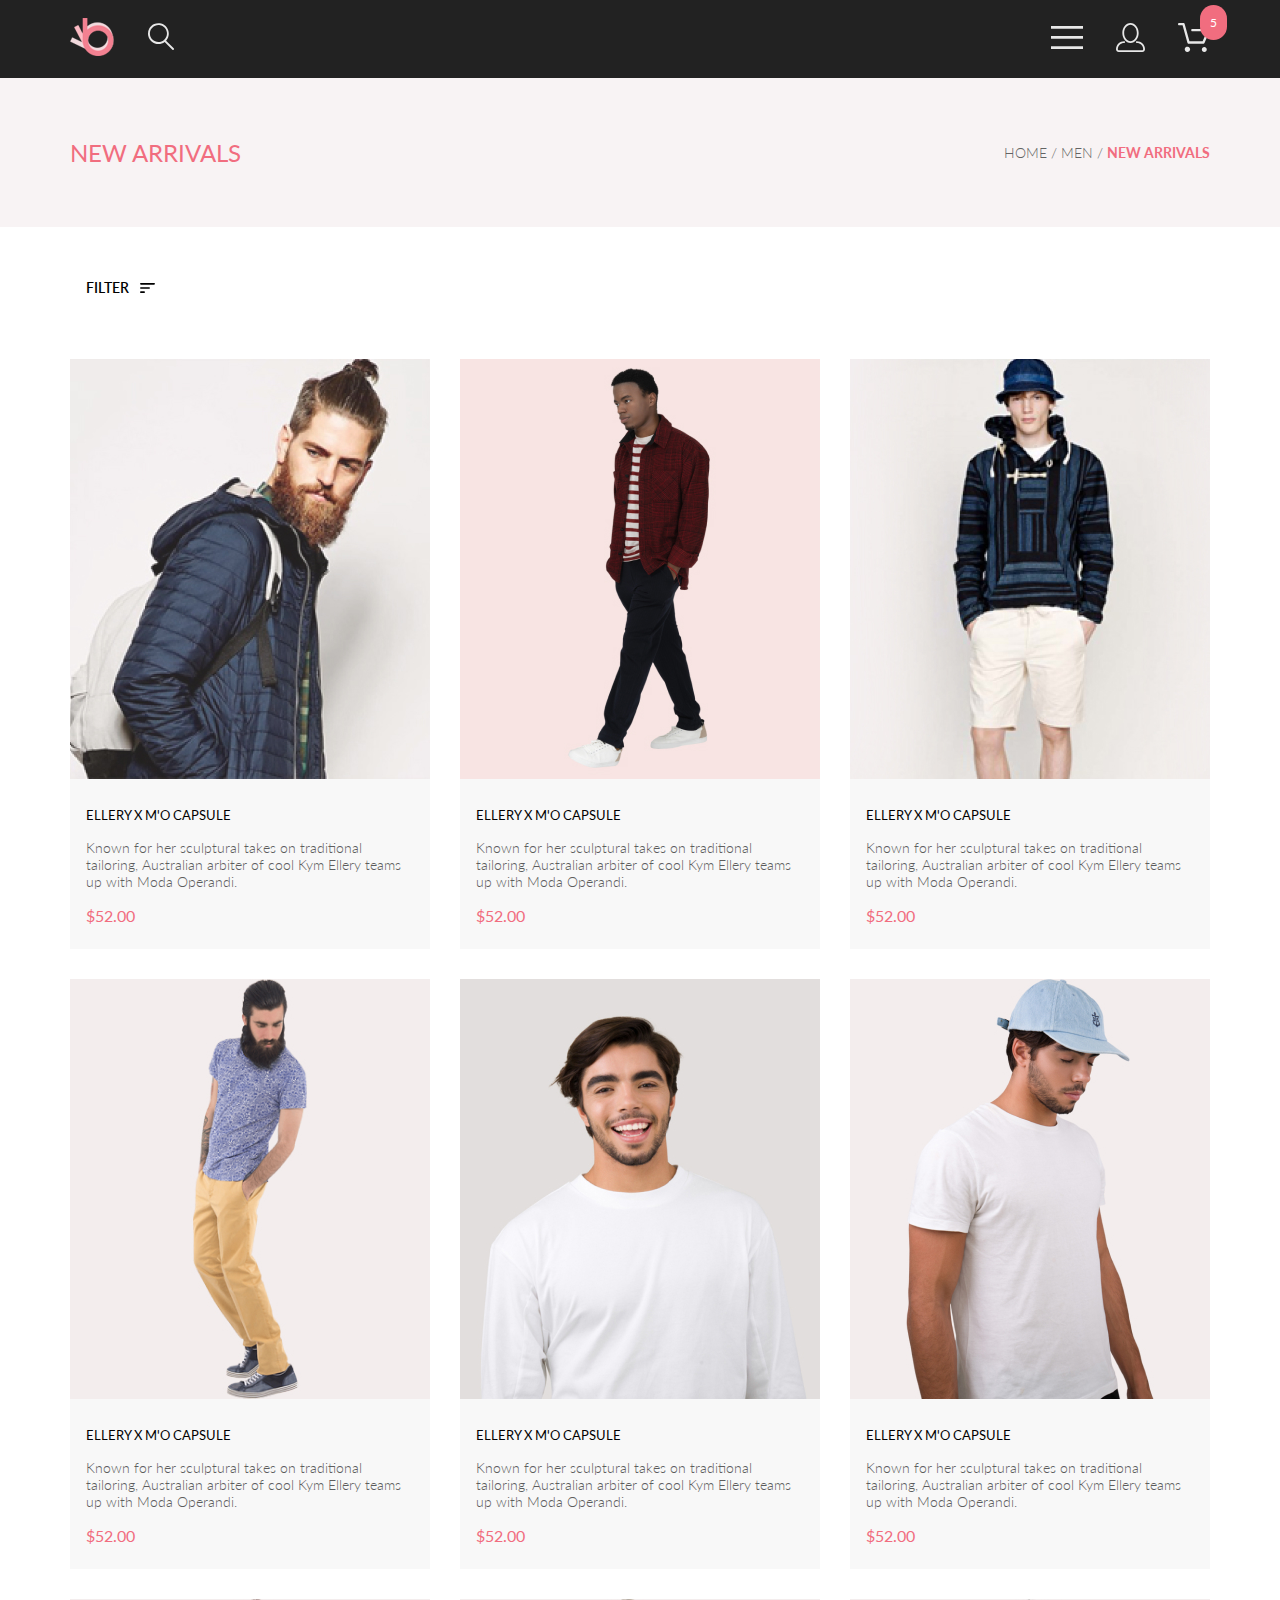
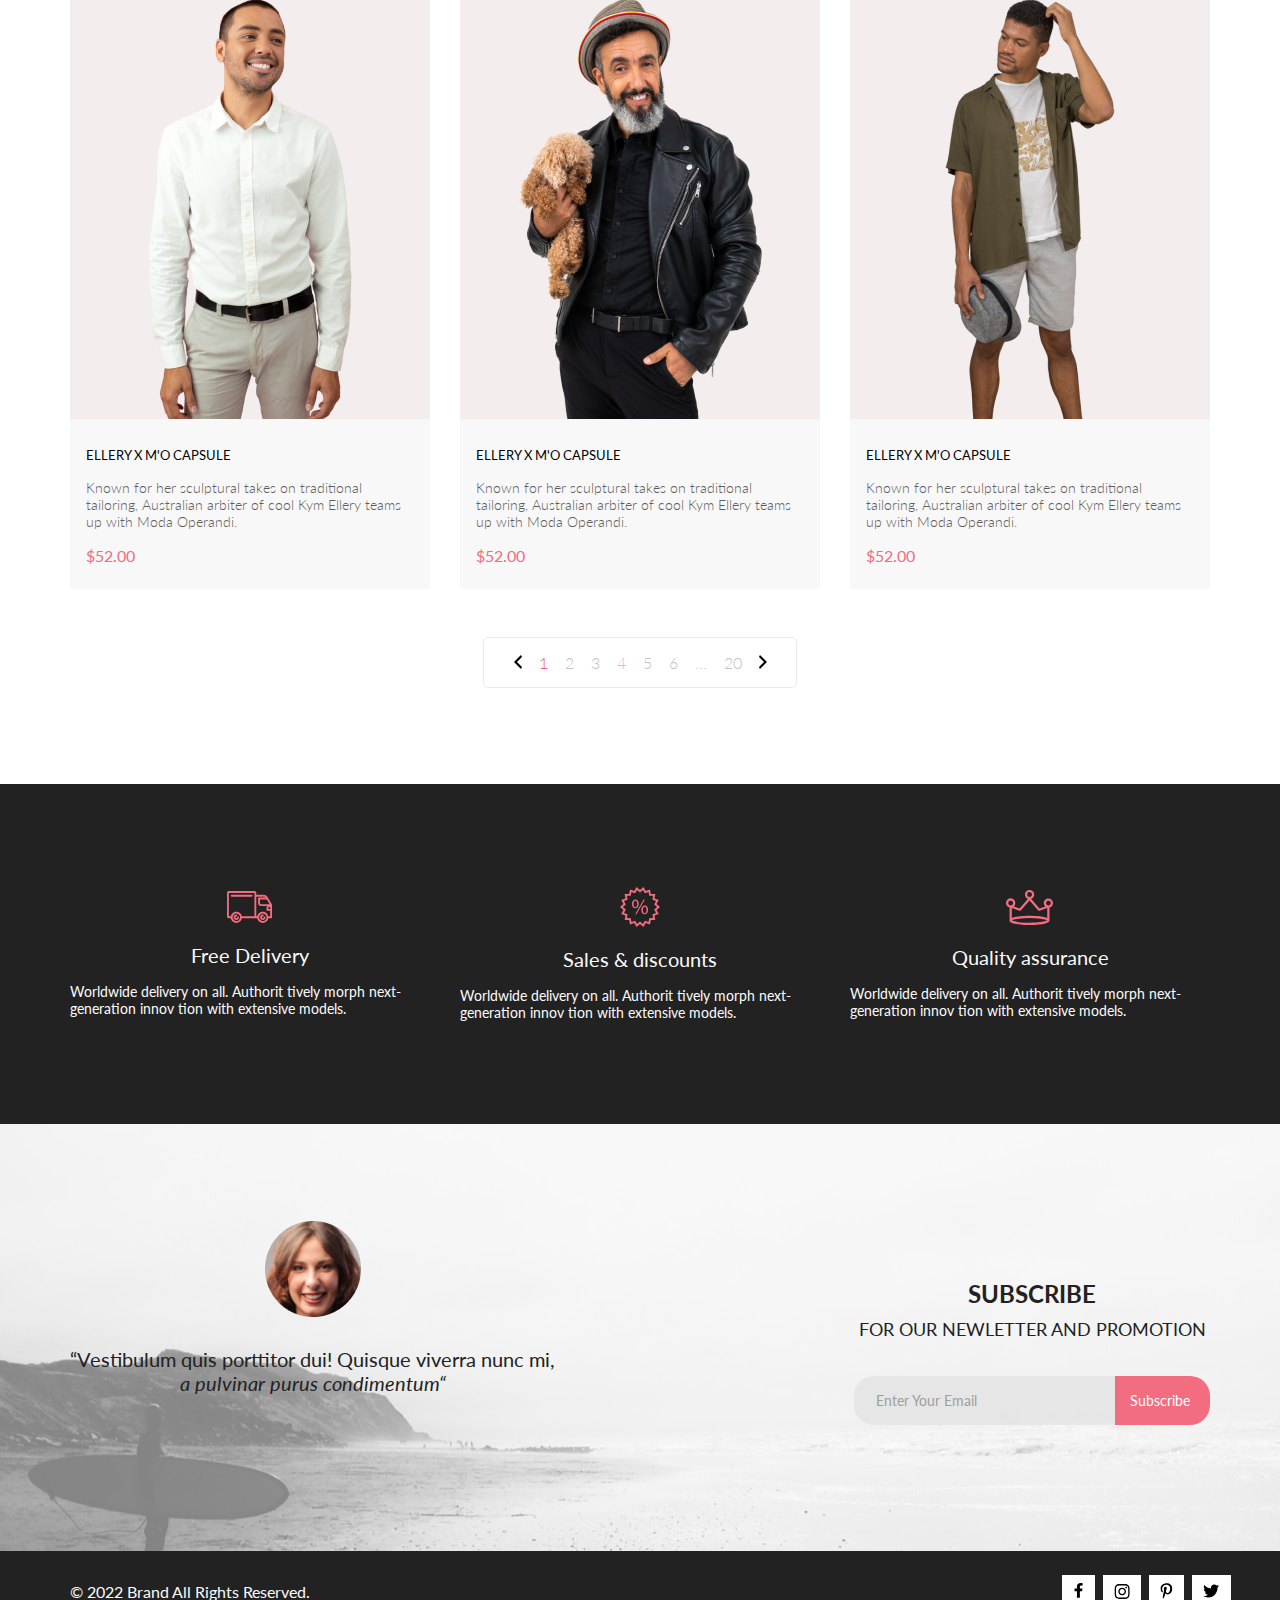
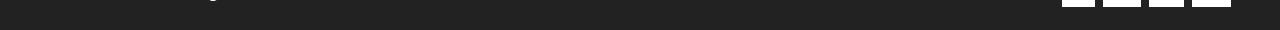
==== commit b5fd20ed: "_" ====
--- a/home_work_2/catalog.html
+++ b/home_work_2/catalog.html
@@ -47,7 +47,79 @@
             </div>
         </div>
     </div>
-    <div class="catalog_filter center">
+
+
+
+
+
+
+    <div class="filter-sort center">
+        <details class="filter">
+            <summary class="filter__summary"><span class="filter__heading">FILTER</span><svg width="15" height="10"
+                    viewBox="0 0 15 10" fill="none" xmlns="http://www.w3.org/2000/svg">
+                    <path
+                        d="M0.833333 10H4.16667C4.625 10 5 9.625 5 9.16667C5 8.70833 4.625 8.33333 4.16667 8.33333H0.833333C0.375 8.33333 0 8.70833 0 9.16667C0 9.625 0.375 10 0.833333 10ZM0 0.833333C0 1.29167 0.375 1.66667 0.833333 1.66667H14.1667C14.625 1.66667 15 1.29167 15 0.833333C15 0.375 14.625 0 14.1667 0H0.833333C0.375 0 0 0.375 0 0.833333ZM0.833333 5.83333H9.16667C9.625 5.83333 10 5.45833 10 5C10 4.54167 9.625 4.16667 9.16667 4.16667H0.833333C0.375 4.16667 0 4.54167 0 5C0 5.45833 0.375 5.83333 0.833333 5.83333Z"
+                        fill="black" />
+                </svg>
+            </summary>
+            <div class="filte__content">
+                <details open class="filter__item">
+                    <summary class="filter__head">CATEGORY</summary>
+                    <div class="filter__link-box">
+                        <a href="" class="filter__link">Accessories</a>
+                        <a href="" class="filter__link">Bags</a>
+                        <a href="" class="filter__link">Denim</a>
+                        <a href="" class="filter__link">Hoodies & Sweatshirts</a>
+                        <a href="" class="filter__link">Jackets & Coats</a>
+                        <a href="" class="filter__link">Polos</a>
+                        <a href="" class="filter__link">Shirts</a>
+                        <a href="" class="filter__link">Shoes</a>
+                        <a href="" class="filter__link">Sweaters & Knits</a>
+                        <a href="" class="filter__link">T-Shirts</a>
+                        <a href="" class="filter__link">Tanks</a>
+                    </div>
+                </details>
+                <details class="filter__item">
+                    <summary class="filter__head">BRAND</summary>
+                    <div class="filter__link-box">
+                        <a href="" class="filter__link">Accessories</a>
+                        <a href="" class="filter__link">Bags</a>
+                        <a href="" class="filter__link">Denim</a>
+                        <a href="" class="filter__link">Hoodies & Sweatshirts</a>
+                        <a href="" class="filter__link">Jackets & Coats</a>
+                        <a href="" class="filter__link">Polos</a>
+                        <a href="" class="filter__link">Shirts</a>
+                        <a href="" class="filter__link">Shoes</a>
+                        <a href="" class="filter__link">Sweaters & Knits</a>
+                        <a href="" class="filter__link">T-Shirts</a>
+                        <a href="" class="filter__link">Tanks</a>
+                    </div>
+                </details>
+                <details class="filter__item">
+                    <summary class="filter__head">DESIGNER</summary>
+                    <div class="filter__link-box">
+                        <a href="" class="filter__link">Accessories</a>
+                        <a href="" class="filter__link">Bags</a>
+                        <a href="" class="filter__link">Denim</a>
+                        <a href="" class="filter__link">Hoodies & Sweatshirts</a>
+                        <a href="" class="filter__link">Jackets & Coats</a>
+                        <a href="" class="filter__link">Polos</a>
+                        <a href="" class="filter__link">Shirts</a>
+                        <a href="" class="filter__link">Shoes</a>
+                        <a href="" class="filter__link">Sweaters & Knits</a>
+                        <a href="" class="filter__link">T-Shirts</a>
+                        <a href="" class="filter__link">Tanks</a>
+                    </div>
+                </details>
+            </div>
+        </details>
+    </div>
+
+
+
+
+
+    <!-- <div class="catalog_filter center">
         <div class="catalog_filter__content">
             <h3>FILTER</h3>
             <div class="catalog_filter__content__menu">
@@ -56,7 +128,7 @@
                 <p>PRICE</p>
             </div>
         </div>
-    </div>
+    </div> -->
     <div class="shop_boxes center">
         <div class="shop_box">
             <div class="shop_box__img">
@@ -197,24 +269,26 @@
     <div class="pagination">
         <div class="pagination_content">
             <a href="#"><svg width="8" height="14" viewBox="0 0 8 14" fill="none" xmlns="http://www.w3.org/2000/svg">
-                <path d="M7.99512 2L2.99512 7L7.99512 12L6.99512 14L-0.00488281 7L6.99512 0L7.99512 2Z" fill="black"/>
-                </svg></a>
-                <a href="#">1</a>
-                <a href="#">2</a>
-                <a href="#">3</a>
-                <a href="#">4</a>
-                <a href="#">5</a>
-                <a href="#">6</a>
-                <a href="#">...</a>
-                <a href="#">20</a>
-                <a href="#"><svg width="8" height="14" viewBox="0 0 8 14" fill="none" xmlns="http://www.w3.org/2000/svg">
-                    <path d="M-0.00500488 12L4.995 7L-0.00500488 2L0.994995 0L7.995 7L0.994995 14L-0.00500488 12Z" fill="black"/>
-                    </svg></a>
-        </div>
-
-
-    </div>
-        
+                    <path d="M7.99512 2L2.99512 7L7.99512 12L6.99512 14L-0.00488281 7L6.99512 0L7.99512 2Z"
+                        fill="black" />
+                </svg></a>
+            <a href="#">1</a>
+            <a href="#">2</a>
+            <a href="#">3</a>
+            <a href="#">4</a>
+            <a href="#">5</a>
+            <a href="#">6</a>
+            <a href="#">...</a>
+            <a href="#">20</a>
+            <a href="#"><svg width="8" height="14" viewBox="0 0 8 14" fill="none" xmlns="http://www.w3.org/2000/svg">
+                    <path d="M-0.00500488 12L4.995 7L-0.00500488 2L0.994995 0L7.995 7L0.994995 14L-0.00500488 12Z"
+                        fill="black" />
+                </svg></a>
+        </div>
+
+
+    </div>
+
 
     <div class="benefit center">
         <div class="benefit_card">
@@ -258,7 +332,6 @@
         </div>
 
     </div>
-
     <footer class="footer">
         <div class="footer__content center">
             <p class="copyright">© 2022 Brand All Rights Reserved.</p>
--- a/home_work_2/style.css
+++ b/home_work_2/style.css
@@ -433,6 +433,14 @@
   padding-bottom: 20px;
 }
 
+summary {
+  display: block;
+}
+
+summary::-webkit-details-marker {
+  display: none;
+}
+
 .catalog_head {
   background-color: #F8F3F4;
   padding-left: calc(50% - 570px);
@@ -473,51 +481,76 @@
   line-height: normal;
 }
 
-.catalog_filter__content {
-  display: flex;
-  align-items: center;
-  gap: 0;
-  padding-top: 51px;
-  padding-bottom: 64px;
+.filter-sort {
+  height: 132px;
+  position: relative;
+}
+
+.filter {
+  padding: 13px 16px 16px;
+  top: 39px;
+  box-sizing: border-box;
+  width: 360px;
+  position: absolute;
+  z-index: 10;
+}
+.filter[open] {
+  background: #FFF;
+  box-shadow: 6px 4px 35px rgba(0, 0, 0, 0.21);
+}
+.filter[open] .filter__heading {
+  color: #F16D7F;
+}
+.filter[open] path {
+  fill: #F16D7F;
+}
+.filter__summary {
+  display: flex;
+  align-items: center;
+  gap: 11px;
+}
+.filter__heading {
   color: #000;
   font-family: Lato;
   font-size: 14px;
   font-style: normal;
   font-weight: 600;
   line-height: normal;
-}
-.catalog_filter__content h3 {
-  position: relative;
-}
-.catalog_filter__content h3:hover {
-  color: #EF5B70;
-}
-.catalog_filter__content h3:hover::after {
-  filter: invert(46%) sepia(98%) saturate(5426%) hue-rotate(348deg) brightness(94%) contrast(94%);
-}
-.catalog_filter__content h3::after {
-  content: url('data:image/svg+xml,<svg width="15" height="10" viewBox="0 0 15 10" fill="none" xmlns="http://www.w3.org/2000/svg"><path d="M0.833333 10H4.16667C4.625 10 5 9.625 5 9.16667C5 8.70833 4.625 8.33333 4.16667 8.33333H0.833333C0.375 8.33333 0 8.70833 0 9.16667C0 9.625 0.375 10 0.833333 10ZM0 0.833333C0 1.29167 0.375 1.66667 0.833333 1.66667H14.1667C14.625 1.66667 15 1.29167 15 0.833333C15 0.375 14.625 0 14.1667 0H0.833333C0.375 0 0 0.375 0 0.833333ZM0.833333 5.83333H9.16667C9.625 5.83333 10 5.45833 10 5C10 4.54167 9.625 4.16667 9.16667 4.16667H0.833333C0.375 4.16667 0 4.54167 0 5C0 5.45833 0.375 5.83333 0.833333 5.83333Z" fill="black"/></svg>');
-  margin-left: 11px;
-  transition: filter 0.3s ease;
-}
-.catalog_filter__content h3:hover::after {
-  filter: invert(46%) sepia(98%) saturate(5426%) hue-rotate(348deg) brightness(94%) contrast(94%);
-}
-.catalog_filter__content__menu {
-  display: flex;
-  align-items: center;
-  gap: 27px;
+  line-height: 17px;
+}
+.filter__item {
+  margin-top: 16px;
+}
+.filter__head {
   color: #6F6E6E;
   font-family: Lato;
   font-size: 14px;
   font-style: normal;
   font-weight: 400;
   line-height: normal;
-  padding-left: 320px;
-}
-.catalog_filter__content__menu p::after {
-  content: url('data:image/svg+xml,<svg width="11" height="5" viewBox="0 0 11 5" fill="none" xmlns="http://www.w3.org/2000/svg"><path d="M5.00214 5.00214C4.83521 5.00247 4.67343 4.94433 4.54488 4.83782L0.258102 1.2655C0.112196 1.14422 0.0204417 0.969958 0.00302325 0.781035C-0.0143952 0.592112 0.0439493 0.404007 0.165221 0.258101C0.286493 0.112196 0.460759 0.0204417 0.649682 0.00302327C0.838605 -0.0143952 1.02671 0.043949 1.17262 0.165221L5.00214 3.36602L8.83167 0.279536C8.90475 0.220188 8.98884 0.175869 9.0791 0.149125C9.16937 0.122382 9.26403 0.113741 9.35764 0.1237C9.45126 0.133659 9.54198 0.162021 9.6246 0.207156C9.70722 0.252292 9.7801 0.313311 9.83906 0.386705C9.90449 0.460167 9.95405 0.546351 9.98462 0.639855C10.0152 0.733359 10.0261 0.83217 10.0167 0.930097C10.0073 1.02802 9.97784 1.12296 9.93005 1.20895C9.88227 1.29494 9.81723 1.37013 9.73904 1.42982L5.45225 4.88068C5.32002 4.97036 5.16154 5.01312 5.00214 5.00214Z" fill="%236F6E6E"/></svg>');
-  margin-left: 10px;
+  padding: 8px 11px 11px 11px;
+  border-bottom: 1px solid #EBEBEB;
+  border-left: 5px solid #F16D7F;
+}
+.filter__item[open] .filter__head {
+  color: #F16D7F;
+}
+.filter__link-box {
+  display: flex;
+  flex-direction: column;
+  gap: 11px;
+  padding: 24px 16px;
+}
+.filter__link {
+  color: #6F6E6E;
+  font-family: Lato;
+  font-size: 14pxm;
+  font-style: normal;
+  font-weight: 400;
+  line-height: normal;
+}
+.filter__link:hover {
+  color: #F16D7F;
 }
 
 .pagination {
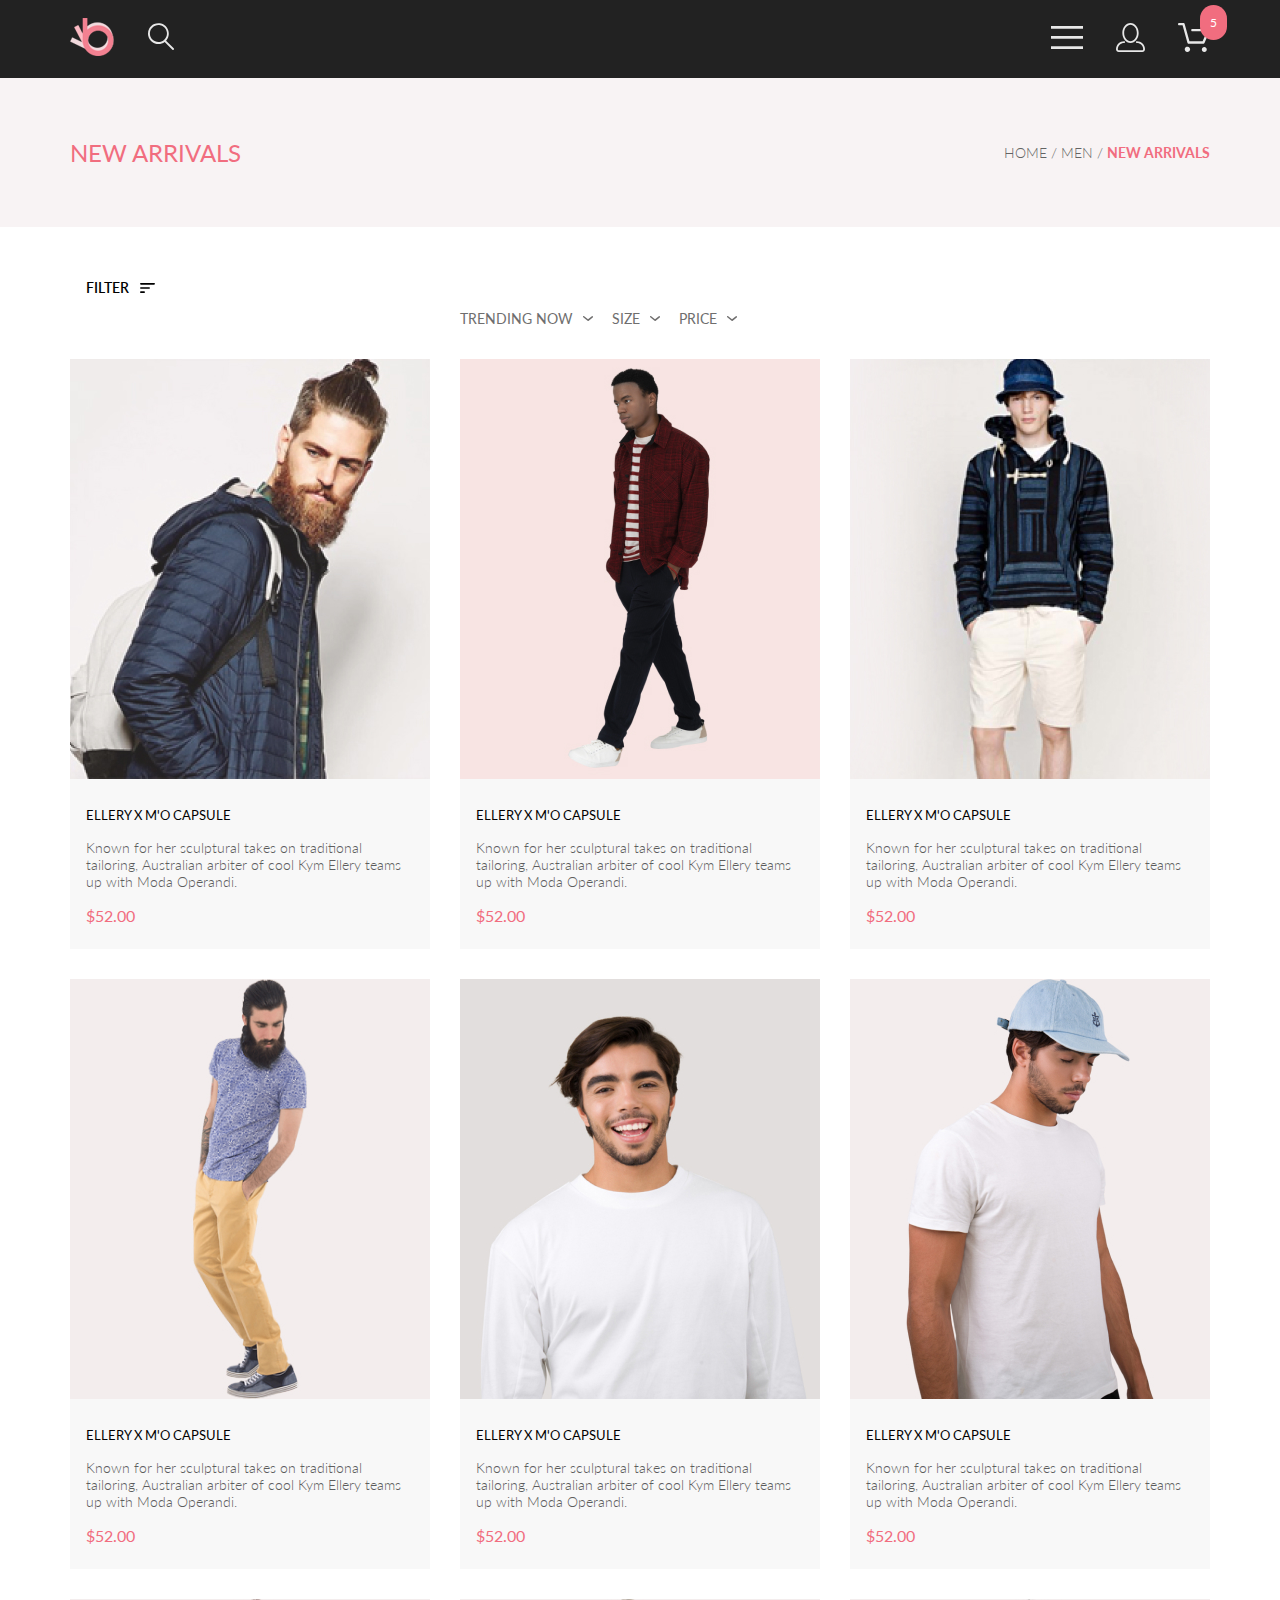
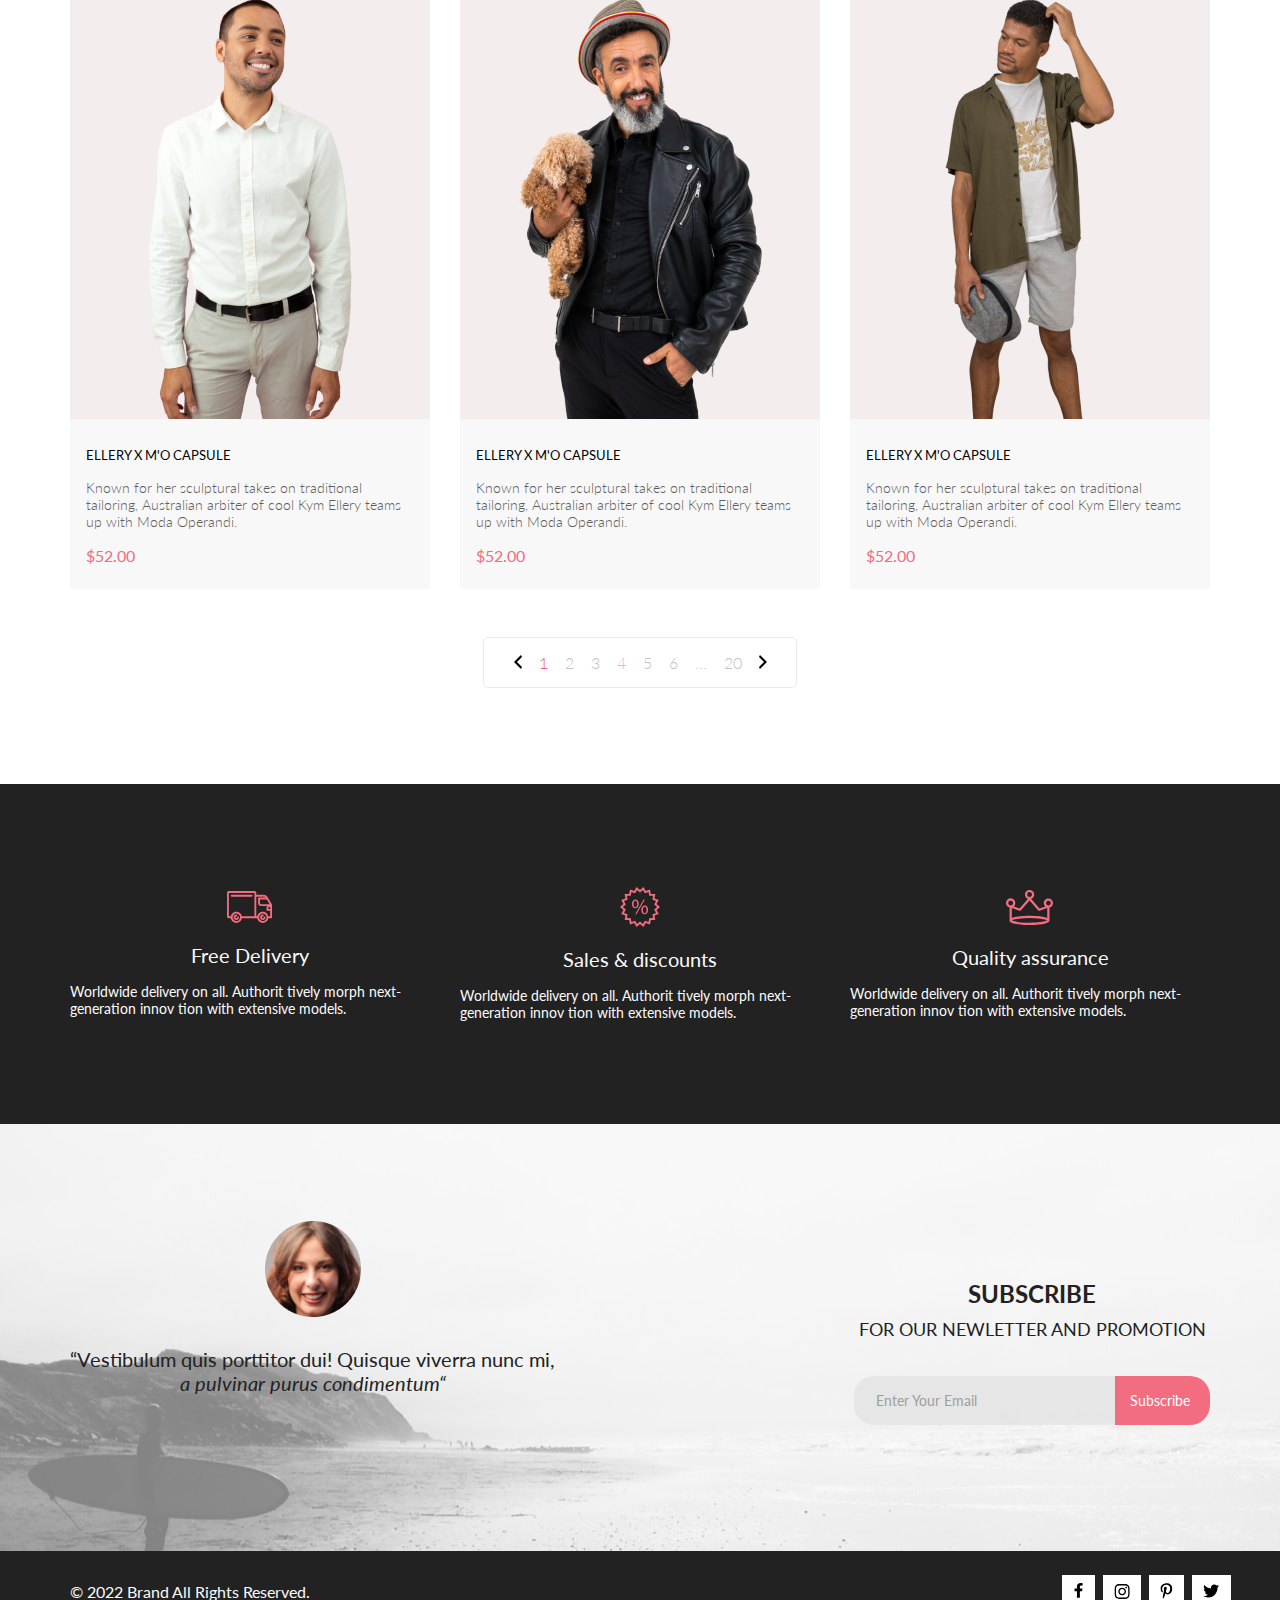
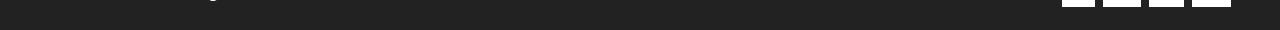
==== commit 8d50d4f9: "add blok filter" ====
--- a/home_work_2/catalog.html
+++ b/home_work_2/catalog.html
@@ -62,7 +62,7 @@
                         fill="black" />
                 </svg>
             </summary>
-            <div class="filte__content">
+            <div class="filter__content">
                 <details open class="filter__item">
                     <summary class="filter__head">CATEGORY</summary>
                     <div class="filter__link-box">
@@ -113,22 +113,53 @@
                 </details>
             </div>
         </details>
-    </div>
-
-
-
-
-
-    <!-- <div class="catalog_filter center">
-        <div class="catalog_filter__content">
-            <h3>FILTER</h3>
-            <div class="catalog_filter__content__menu">
-                <p>TRENDING NOW</p>
-                <p>SIZE</p>
-                <p>PRICE</p>
-            </div>
-        </div>
-    </div> -->
+        <div class="sort">
+            <details class="sort__details">
+                <!-- чтобы убрать расстояние между svg и текстом "TRENDING NOW" - заключаем текст в тег span! -->
+                <summary class="sort__summary"><span class="sort__heading">TRENDING NOW</span><svg width="11" height="5"
+                        viewBox="0 0 11 5" fill="none" xmlns="http://www.w3.org/2000/svg">
+                        <path
+                            d="M5.00214 5.00214C4.83521 5.00247 4.67343 4.94433 4.54488 4.83782L0.258102 1.2655C0.112196 1.14422 0.0204417 0.969958 0.00302325 0.781035C-0.0143952 0.592112 0.0439493 0.404007 0.165221 0.258101C0.286493 0.112196 0.460759 0.0204417 0.649682 0.00302327C0.838605 -0.0143952 1.02671 0.043949 1.17262 0.165221L5.00214 3.36602L8.83167 0.279536C8.90475 0.220188 8.98884 0.175869 9.0791 0.149125C9.16937 0.122382 9.26403 0.113741 9.35764 0.1237C9.45126 0.133659 9.54198 0.162021 9.6246 0.207156C9.70722 0.252292 9.7801 0.313311 9.83906 0.386705C9.90449 0.460167 9.95405 0.546351 9.98462 0.639855C10.0152 0.733359 10.0261 0.83217 10.0167 0.930097C10.0073 1.02802 9.97784 1.12296 9.93005 1.20895C9.88227 1.29494 9.81723 1.37013 9.73904 1.42982L5.45225 4.88068C5.32002 4.97036 5.16154 5.01312 5.00214 5.00214Z"
+                            fill="#6F6E6E" />
+                    </svg>
+                </summary>
+            </details>
+            <details class="sort__details">
+                <summary class="sort__summary"><span class="sort__heading">SIZE</span><svg width="11" height="5"
+                        viewBox="0 0 11 5" fill="none" xmlns="http://www.w3.org/2000/svg">
+                        <path
+                            d="M5.00214 5.00214C4.83521 5.00247 4.67343 4.94433 4.54488 4.83782L0.258102 1.2655C0.112196 1.14422 0.0204417 0.969958 0.00302325 0.781035C-0.0143952 0.592112 0.0439493 0.404007 0.165221 0.258101C0.286493 0.112196 0.460759 0.0204417 0.649682 0.00302327C0.838605 -0.0143952 1.02671 0.043949 1.17262 0.165221L5.00214 3.36602L8.83167 0.279536C8.90475 0.220188 8.98884 0.175869 9.0791 0.149125C9.16937 0.122382 9.26403 0.113741 9.35764 0.1237C9.45126 0.133659 9.54198 0.162021 9.6246 0.207156C9.70722 0.252292 9.7801 0.313311 9.83906 0.386705C9.90449 0.460167 9.95405 0.546351 9.98462 0.639855C10.0152 0.733359 10.0261 0.83217 10.0167 0.930097C10.0073 1.02802 9.97784 1.12296 9.93005 1.20895C9.88227 1.29494 9.81723 1.37013 9.73904 1.42982L5.45225 4.88068C5.32002 4.97036 5.16154 5.01312 5.00214 5.00214Z"
+                            fill="#6F6E6E" />
+                    </svg>
+                </summary>
+                <div class="sort__box">
+                    <div class="sort__check">
+                        <input type="checkbox" name="" id="sort__check-1">
+                        <label for="sort__check-1">XS</label>
+                    </div>
+                    <div class="sort__check">
+                        <input type="checkbox" name="" id="sort__check-2">
+                        <label for="sort__check-2">S</label>
+                    </div>
+                    <div class="sort__check">
+                        <input type="checkbox" name="" id="sort__check-3">
+                        <label for="sort__check-3">L</label>
+                    </div>
+                </div>
+            </details>
+            <details class="sort__details">
+                <summary class="sort__summary"><span class="sort__heading">PRICE</span><svg width="11" height="5"
+                        viewBox="0 0 11 5" fill="none" xmlns="http://www.w3.org/2000/svg">
+                        <path
+                            d="M5.00214 5.00214C4.83521 5.00247 4.67343 4.94433 4.54488 4.83782L0.258102 1.2655C0.112196 1.14422 0.0204417 0.969958 0.00302325 0.781035C-0.0143952 0.592112 0.0439493 0.404007 0.165221 0.258101C0.286493 0.112196 0.460759 0.0204417 0.649682 0.00302327C0.838605 -0.0143952 1.02671 0.043949 1.17262 0.165221L5.00214 3.36602L8.83167 0.279536C8.90475 0.220188 8.98884 0.175869 9.0791 0.149125C9.16937 0.122382 9.26403 0.113741 9.35764 0.1237C9.45126 0.133659 9.54198 0.162021 9.6246 0.207156C9.70722 0.252292 9.7801 0.313311 9.83906 0.386705C9.90449 0.460167 9.95405 0.546351 9.98462 0.639855C10.0152 0.733359 10.0261 0.83217 10.0167 0.930097C10.0073 1.02802 9.97784 1.12296 9.93005 1.20895C9.88227 1.29494 9.81723 1.37013 9.73904 1.42982L5.45225 4.88068C5.32002 4.97036 5.16154 5.01312 5.00214 5.00214Z"
+                            fill="#6F6E6E" />
+                    </svg>
+                </summary>
+            </details>
+
+        </div>
+    </div>
+
     <div class="shop_boxes center">
         <div class="shop_box">
             <div class="shop_box__img">
--- a/home_work_2/style.css
+++ b/home_work_2/style.css
@@ -482,17 +482,24 @@
 }
 
 .filter-sort {
+  display: flex;
   height: 132px;
-  position: relative;
+  padding-top: 39px;
+  box-sizing: border-box;
+  position: relative;
+  gap: 30px;
 }
 
 .filter {
-  padding: 13px 16px 16px;
-  top: 39px;
+  padding-top: 13px;
   box-sizing: border-box;
   width: 360px;
-  position: absolute;
   z-index: 10;
+  position: relative;
+}
+.filter__content {
+  background-color: #fff;
+  padding: 0px 16px 16px 16px;
 }
 .filter[open] {
   background: #FFF;
@@ -508,6 +515,7 @@
   display: flex;
   align-items: center;
   gap: 11px;
+  padding-left: 16px;
 }
 .filter__heading {
   color: #000;
@@ -551,6 +559,44 @@
 }
 .filter__link:hover {
   color: #F16D7F;
+}
+
+.sort {
+  padding-top: 12px;
+  display: flex;
+  align-items: center;
+  gap: 18px;
+  z-index: 10;
+  color: #6F6E6E;
+  font-family: Lato;
+  font-size: 14px;
+  font-style: normal;
+  font-weight: 400;
+  line-height: normal;
+}
+.sort__details {
+  position: relative;
+}
+.sort__summary {
+  display: flex;
+  align-items: center;
+  gap: 10px;
+}
+.sort__box {
+  display: flex;
+  flex-direction: column;
+  gap: 8px;
+  position: absolute;
+  left: -9px;
+  top: 20px;
+  background: #FFF;
+  box-shadow: 6px 4px 35px 0px rgba(0, 0, 0, 0.21);
+  padding: 7px 30px 11px 9px;
+}
+.sort__check {
+  display: flex;
+  align-items: center;
+  gap: 9px;
 }
 
 .pagination {
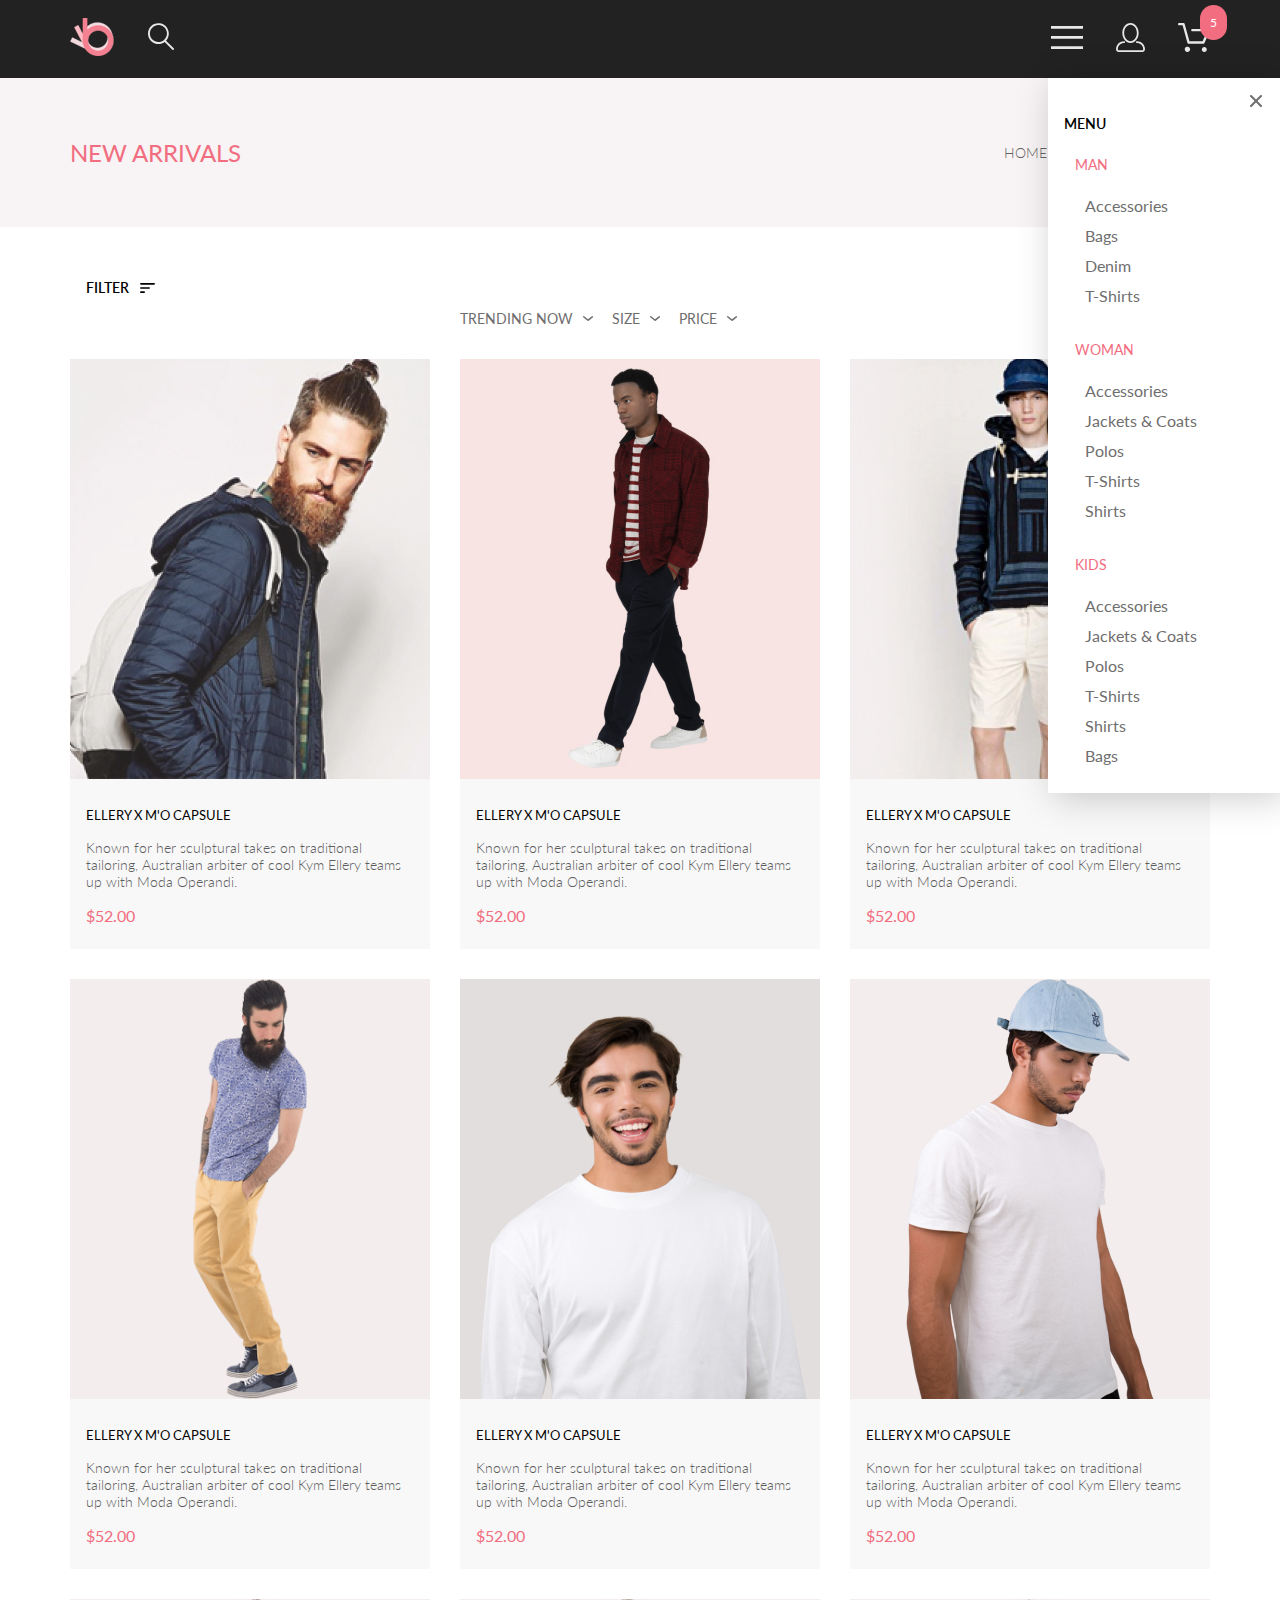
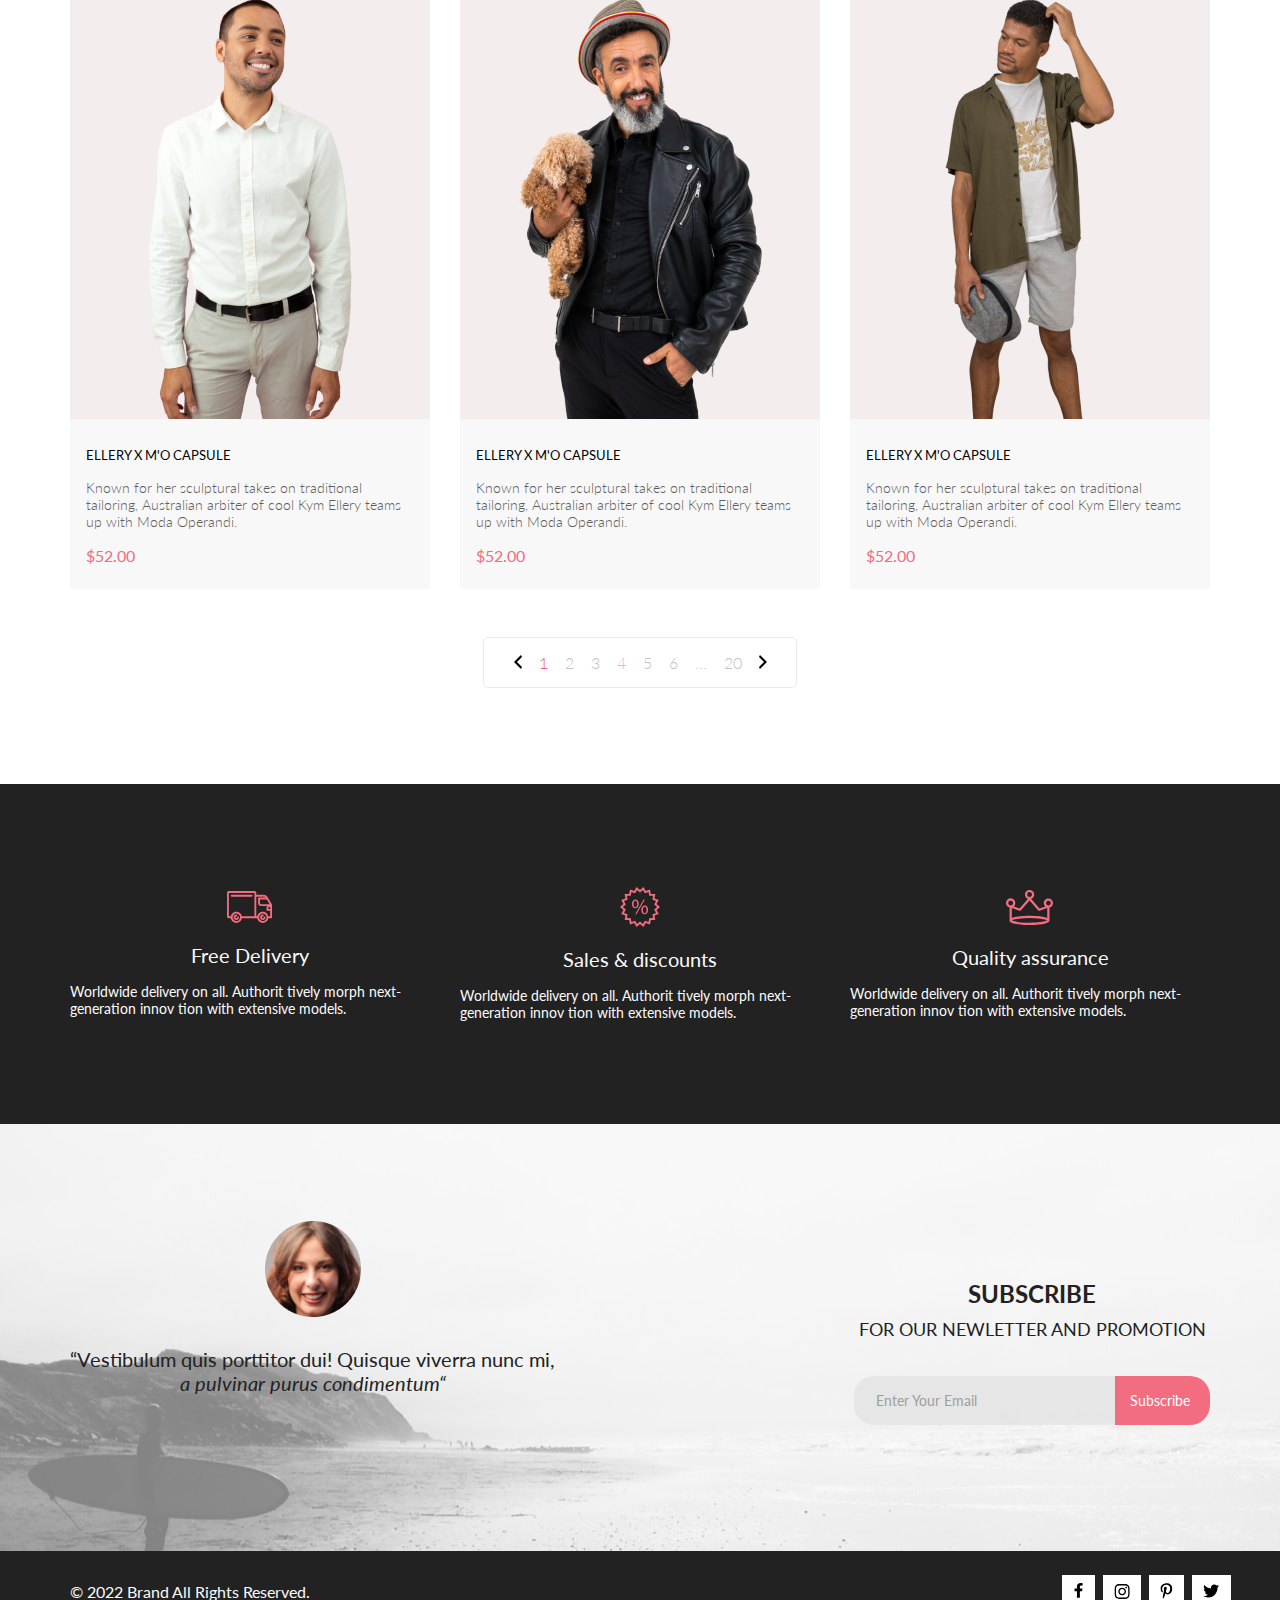
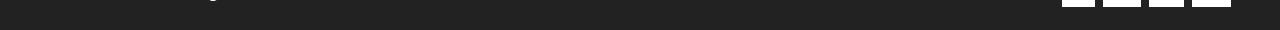
==== commit 2816ada2: "catalog.html finished" ====
--- a/home_work_2/catalog.html
+++ b/home_work_2/catalog.html
@@ -9,34 +9,78 @@
 </head>
 
 <body>
+<div class="main">
     <header class="header center">
         <div class="header_left">
             <a href="./index.html"><img src="./img/logo_icon.png" alt="logo"></a>
-            <a href="#"><svg width="27" height="28" viewBox="0 0 27 28" fill="none" xmlns="http://www.w3.org/2000/svg">
+            <a href="#"><svg width="27" height="28" viewBox="0 0 27 28" fill="none"
+                    xmlns="http://www.w3.org/2000/svg">
                     <path
                         d="M19.0596 17.6259C20.6713 15.8658 21.6282 13.6048 21.7698 11.2225C21.9113 8.84018 21.2288 6.48173 19.8369 4.54318C18.445 2.60463 16.4285 1.20404 14.126 0.576619C11.8234 -0.0508009 9.3751 0.13316 7.19217 1.09761C5.00923 2.06205 3.22463 3.74825 2.13804 5.87302C1.05145 7.9978 0.729054 10.4318 1.225 12.7661C1.72094 15.1005 3.00501 17.1932 4.86158 18.6927C6.71814 20.1922 9.03413 21.0072 11.4206 21.0009C13.673 21.004 15.8645 20.27 17.6606 18.9109L25.4086 26.7179C25.4941 26.807 25.5965 26.8781 25.7099 26.927C25.8232 26.9759 25.9452 27.0017 26.0686 27.0029C26.1923 27.0033 26.3148 26.9782 26.4283 26.9292C26.5419 26.8801 26.6441 26.8082 26.7286 26.7179C26.9025 26.537 26.9997 26.2958 26.9997 26.0449C26.9997 25.794 26.9025 25.5528 26.7286 25.3719L19.0596 17.6259ZM2.88662 10.5009C2.89946 8.81563 3.41094 7.17187 4.35659 5.77685C5.30224 4.38183 6.63972 3.29801 8.20044 2.662C9.76115 2.02599 11.4752 1.86627 13.1266 2.20298C14.7779 2.53969 16.2926 3.35775 17.4797 4.55404C18.6668 5.75033 19.4732 7.27129 19.7972 8.92519C20.1212 10.5791 19.9483 12.2919 19.3002 13.8476C18.6522 15.4034 17.5581 16.7325 16.1559 17.6674C14.7536 18.6023 13.1059 19.1011 11.4206 19.1009C9.14916 19.0901 6.97482 18.1784 5.37484 16.566C3.77486 14.9537 2.87998 12.7724 2.88662 10.5009Z"
                         fill="#E8E8E8" />
                 </svg></a>
         </div>
-        <nav class="header_right">
-            <a href="#"><svg width="32" height="23" viewBox="0 0 32 23" fill="none" xmlns="http://www.w3.org/2000/svg">
+        <div class="header_right">
+            <label for="burger"><svg width="32" height="23" viewBox="0 0 32 23" fill="none"
+                    xmlns="http://www.w3.org/2000/svg">
                     <path d="M0 23V20.31H32V23H0ZM0 12.76V10.07H32V12.76H0ZM0 2.69V0H32V2.69H0Z" fill="#E8E8E8" />
-                </svg></a>
-            <a class="header_right__icolink__user" href="#"><svg width="29" height="29" viewBox="0 0 29 29" fill="none"
-                    xmlns="http://www.w3.org/2000/svg">
+                </svg></label>
+            <input id="burger" type="checkbox">
+            <nav class="menu">
+                <h5>MENU <label class="menu__close-icon" for="burger"><svg width="13" height="13" viewBox="0 0 13 13" fill="none" xmlns="http://www.w3.org/2000/svg">
+                    <path d="M7.4158 6.00409L11.7158 1.71409C11.9041 1.52579 12.0099 1.27039 12.0099 1.00409C12.0099 0.73779 11.9041 0.482395 11.7158 0.294092C11.5275 0.105788 11.2721 0 11.0058 0C10.7395 0 10.4841 0.105788 10.2958 0.294092L6.0058 4.59409L1.7158 0.294092C1.52749 0.105788 1.2721 -1.9841e-09 1.0058 0C0.739497 1.9841e-09 0.484102 0.105788 0.295798 0.294092C0.107495 0.482395 0.0017066 0.73779 0.0017066 1.00409C0.0017066 1.27039 0.107495 1.52579 0.295798 1.71409L4.5958 6.00409L0.295798 10.2941C0.20207 10.3871 0.127676 10.4977 0.0769072 10.6195C0.0261385 10.7414 0 10.8721 0 11.0041C0 11.1361 0.0261385 11.2668 0.0769072 11.3887C0.127676 11.5105 0.20207 11.6211 0.295798 11.7141C0.388761 11.8078 0.499362 11.8822 0.621222 11.933C0.743081 11.9838 0.873786 12.0099 1.0058 12.0099C1.13781 12.0099 1.26852 11.9838 1.39038 11.933C1.51223 11.8822 1.62284 11.8078 1.7158 11.7141L6.0058 7.41409L10.2958 11.7141C10.3888 11.8078 10.4994 11.8822 10.6212 11.933C10.7431 11.9838 10.8738 12.0099 11.0058 12.0099C11.1378 12.0099 11.2685 11.9838 11.3904 11.933C11.5122 11.8822 11.6228 11.8078 11.7158 11.7141C11.8095 11.6211 11.8839 11.5105 11.9347 11.3887C11.9855 11.2668 12.0116 11.1361 12.0116 11.0041C12.0116 10.8721 11.9855 10.7414 11.9347 10.6195C11.8839 10.4977 11.8095 10.3871 11.7158 10.2941L7.4158 6.00409Z" fill="#6F6E6E"/>
+                    </svg></label></h5>                    
+                <div class="menu__content">
+                    <details open class="menu__item">
+                        <summary class="menu__head">MAN</summary>
+                        <div class="menu__link-box">
+                            <a href="" class="menu__link">Accessories</a>
+                            <a href="" class="menu__link">Bags</a>
+                            <a href="" class="menu__link">Denim</a>
+                            <a href="" class="menu__link">T-Shirts</a>
+                        </div>
+                    </details>
+                    <details open class="menu__item">
+                        <summary class="menu__head">WOMAN</summary>
+                        <div class="menu__link-box">
+                            <a href="" class="menu__link">Accessories</a>
+                            <a href="" class="menu__link">Jackets & Coats</a>
+                            <a href="" class="menu__link">Polos</a>
+                            <a href="" class="menu__link">T-Shirts</a>
+                            <a href="" class="menu__link">Shirts</a>
+                        </div>
+                    </details>
+                    <details open class="menu__item">
+                        <summary class="menu__head">KIDS</summary>
+                        <div class="menu__link-box">
+                            <a href="" class="menu__link">Accessories</a>
+                            <a href="" class="menu__link">Jackets & Coats</a>
+                            <a href="" class="menu__link">Polos</a>
+                            <a href="" class="menu__link">T-Shirts</a>
+                            <a href="" class="menu__link">Shirts</a>
+                            <a href="" class="menu__link">Bags</a>
+                        </div>
+                    </details>
+                </div>
+            </nav>
+
+
+
+
+            <a class="header_right__icolink__user" href="#"><svg width="29" height="29" viewBox="0 0 29 29"
+                    fill="none" xmlns="http://www.w3.org/2000/svg">
                     <path
                         d="M14.5 19.937C19 19.937 22.656 15.464 22.656 9.968C22.656 4.472 19 0 14.5 0C13.3631 0.0217413 12.2463 0.303398 11.2351 0.823397C10.2239 1.34339 9.34507 2.08794 8.66602 3C7.12663 4.99573 6.30819 7.45381 6.34399 9.974C6.34399 15.465 10 19.937 14.5 19.937ZM14.5 1.813C18 1.813 20.844 5.472 20.844 9.969C20.844 14.466 17.998 18.125 14.5 18.125C11.002 18.125 8.15603 14.465 8.15503 9.969C8.15403 5.473 11 1.813 14.5 1.813ZM20.844 18.125C20.6036 18.125 20.373 18.2205 20.203 18.3905C20.033 18.5605 19.9375 18.7911 19.9375 19.0315C19.9375 19.2719 20.033 19.5025 20.203 19.6725C20.373 19.8425 20.6036 19.938 20.844 19.938C22.526 19.9399 24.1386 20.6088 25.3279 21.7982C26.5172 22.9875 27.1861 24.6 27.188 26.282C27.1875 26.5221 27.0918 26.7523 26.922 26.9221C26.7522 27.0918 26.5221 27.1875 26.282 27.188H2.71997C2.47985 27.1875 2.24975 27.0918 2.07996 26.9221C1.91016 26.7523 1.81449 26.5221 1.81396 26.282C1.81608 24.6001 2.48517 22.9877 3.67444 21.7985C4.86371 20.6092 6.47608 19.9401 8.15796 19.938C8.39824 19.938 8.62868 19.8425 8.79858 19.6726C8.96849 19.5027 9.06396 19.2723 9.06396 19.032C9.06396 18.7917 8.96849 18.5613 8.79858 18.3914C8.62868 18.2215 8.39824 18.126 8.15796 18.126C5.99541 18.1279 3.92201 18.9875 2.39258 20.5164C0.863144 22.0453 0.00264777 24.1185 0 26.281C0.000794067 27.0019 0.287502 27.693 0.797241 28.2027C1.30698 28.7125 1.99811 28.9992 2.71899 29H26.282C27.0027 28.9989 27.6936 28.7121 28.2031 28.2024C28.7126 27.6927 28.9992 27.0017 29 26.281C28.9974 24.1187 28.1372 22.0457 26.6083 20.5168C25.0793 18.9878 23.0063 18.1276 20.844 18.125Z"
                         fill="#E8E8E8" />
                 </svg></a>
-            <a class="header_right__icolink__cart" href="#"> <svg width="32" height="29" viewBox="0 0 32 29" fill="none"
-                    xmlns="http://www.w3.org/2000/svg">
+            <a class="header_right__icolink__cart" href="#"> <svg width="32" height="29" viewBox="0 0 32 29"
+                    fill="none" xmlns="http://www.w3.org/2000/svg">
                     <path
                         d="M26.2009 29C25.5532 28.9738 24.9415 28.6948 24.4972 28.2227C24.0529 27.7506 23.8114 27.1232 23.8245 26.475C23.8376 25.8269 24.1043 25.2097 24.5673 24.7559C25.0303 24.3022 25.6527 24.048 26.301 24.048C26.9493 24.048 27.5717 24.3022 28.0347 24.7559C28.4977 25.2097 28.7644 25.8269 28.7775 26.475C28.7906 27.1232 28.549 27.7506 28.1047 28.2227C27.6604 28.6948 27.0488 28.9738 26.401 29H26.2009ZM6.75293 26.32C6.75293 25.79 6.91011 25.2718 7.20459 24.8311C7.49907 24.3904 7.91764 24.0469 8.40735 23.844C8.89705 23.6412 9.43594 23.5881 9.95581 23.6915C10.4757 23.7949 10.9532 24.0502 11.328 24.425C11.7028 24.7998 11.9581 25.2773 12.0615 25.7972C12.1649 26.317 12.1118 26.8559 11.9089 27.3456C11.7061 27.8353 11.3626 28.2539 10.9219 28.5483C10.4812 28.8428 9.96304 29 9.43298 29C9.08087 29.0003 8.73212 28.9311 8.40674 28.7966C8.08136 28.662 7.78569 28.4646 7.53662 28.2158C7.28755 27.9669 7.09001 27.6713 6.9552 27.3461C6.82039 27.0208 6.75098 26.6721 6.75098 26.32H6.75293ZM10.553 20.686C10.2935 20.6868 10.0409 20.6024 9.83411 20.4457C9.62727 20.2891 9.47758 20.0689 9.40796 19.819L4.57495 2.36401H1.18201C0.868521 2.36401 0.567859 2.23947 0.346191 2.01781C0.124523 1.79614 0 1.49549 0 1.18201C0 0.868519 0.124523 0.567873 0.346191 0.346205C0.567859 0.124537 0.868521 5.81268e-06 1.18201 5.81268e-06H5.46301C5.7225 -0.00080736 5.97504 0.0837201 6.18176 0.240568C6.38848 0.397416 6.53784 0.617884 6.60693 0.868006L11.4399 18.323H24.6179L29.001 8.27501H14.401C14.2428 8.27961 14.0854 8.25242 13.9379 8.19507C13.7904 8.13771 13.6559 8.05134 13.5424 7.94108C13.4288 7.83082 13.3386 7.69891 13.277 7.55315C13.2154 7.40739 13.1836 7.25075 13.1836 7.0925C13.1836 6.93426 13.2154 6.77762 13.277 6.63186C13.3386 6.4861 13.4288 6.35419 13.5424 6.24393C13.6559 6.13367 13.7904 6.0473 13.9379 5.98994C14.0854 5.93259 14.2428 5.90541 14.401 5.91001H30.814C31.0097 5.90996 31.2022 5.95866 31.3744 6.05172C31.5465 6.14478 31.6928 6.27926 31.7999 6.44301C31.9078 6.60729 31.9734 6.79569 31.9908 6.99145C32.0083 7.18721 31.9771 7.38424 31.9 7.565L26.495 19.977C26.4026 20.1876 26.251 20.3668 26.0585 20.4927C25.866 20.6186 25.641 20.6858 25.411 20.686H10.553Z"
                         fill="#E8E8E8" />
                 </svg></a>
-        </nav>
+        </div>
     </header>
-
     <div class="catalog_head">
         <div class="catalog_head__content">
             <h2>NEW ARRIVALS</h2>
@@ -47,12 +91,6 @@
             </div>
         </div>
     </div>
-
-
-
-
-
-
     <div class="filter-sort center">
         <details class="filter">
             <summary class="filter__summary"><span class="filter__heading">FILTER</span><svg width="15" height="10"
@@ -159,7 +197,6 @@
 
         </div>
     </div>
-
     <div class="shop_boxes center">
         <div class="shop_box">
             <div class="shop_box__img">
@@ -319,8 +356,6 @@
 
 
     </div>
-
-
     <div class="benefit center">
         <div class="benefit_card">
             <img class="benefit__img" src="./img/benefit_car.svg" alt="">
@@ -415,6 +450,7 @@
             </div>
         </div>
     </footer>
+</div>
 </body>
 
 </html>--- a/home_work_2/style.css
+++ b/home_work_2/style.css
@@ -145,6 +145,7 @@
   background-color: #222;
   padding-top: 18px;
   padding-bottom: 18px;
+  position: relative;
 }
 .header_left {
   display: flex;
@@ -174,6 +175,80 @@
 
 .header a:hover svg path {
   fill: #F16D7F;
+}
+
+.header label:hover path {
+  fill: #F16D7F;
+}
+
+#burger {
+  position: absolute;
+  left: -99999px;
+  visibility: hidden;
+}
+#burger:checked ~ .menu {
+  right: -232px;
+}
+
+.menu {
+  box-sizing: border-box;
+  width: 232px;
+  z-index: 10;
+  position: absolute;
+  top: 78px;
+  right: 0px;
+  transition: right 0.3s;
+  background-color: #fff;
+  padding: 0px 0px 16px 16px;
+  box-shadow: 6px 4px 35px rgba(0, 0, 0, 0.21);
+}
+.menu h5 {
+  padding-top: 37px;
+  color: #000;
+  font-family: Lato;
+  font-size: 14px;
+  font-style: normal;
+  font-weight: 600;
+  line-height: normal;
+  line-height: 17px;
+  position: relative;
+}
+.menu__close-icon {
+  position: absolute;
+  right: 17px;
+  top: 16px;
+}
+.menu__item {
+  margin-top: 16px;
+}
+.menu__head {
+  color: #6F6E6E;
+  font-family: Lato;
+  font-size: 14px;
+  font-style: normal;
+  font-weight: 400;
+  line-height: normal;
+  padding: 8px 11px 11px 11px;
+}
+.menu__item[open] .menu__head {
+  color: #F16D7F;
+}
+.menu__link-box {
+  display: flex;
+  flex-direction: column;
+  gap: 11px;
+  padding: 12px 21px;
+}
+.menu__link {
+  color: #6F6E6E;
+  font-family: Lato;
+  font-size: 14pxm;
+  font-style: normal;
+  font-weight: 400;
+  line-height: normal;
+}
+.menu__link:hover {
+  color: #F16D7F;
 }
 
 .title_head {
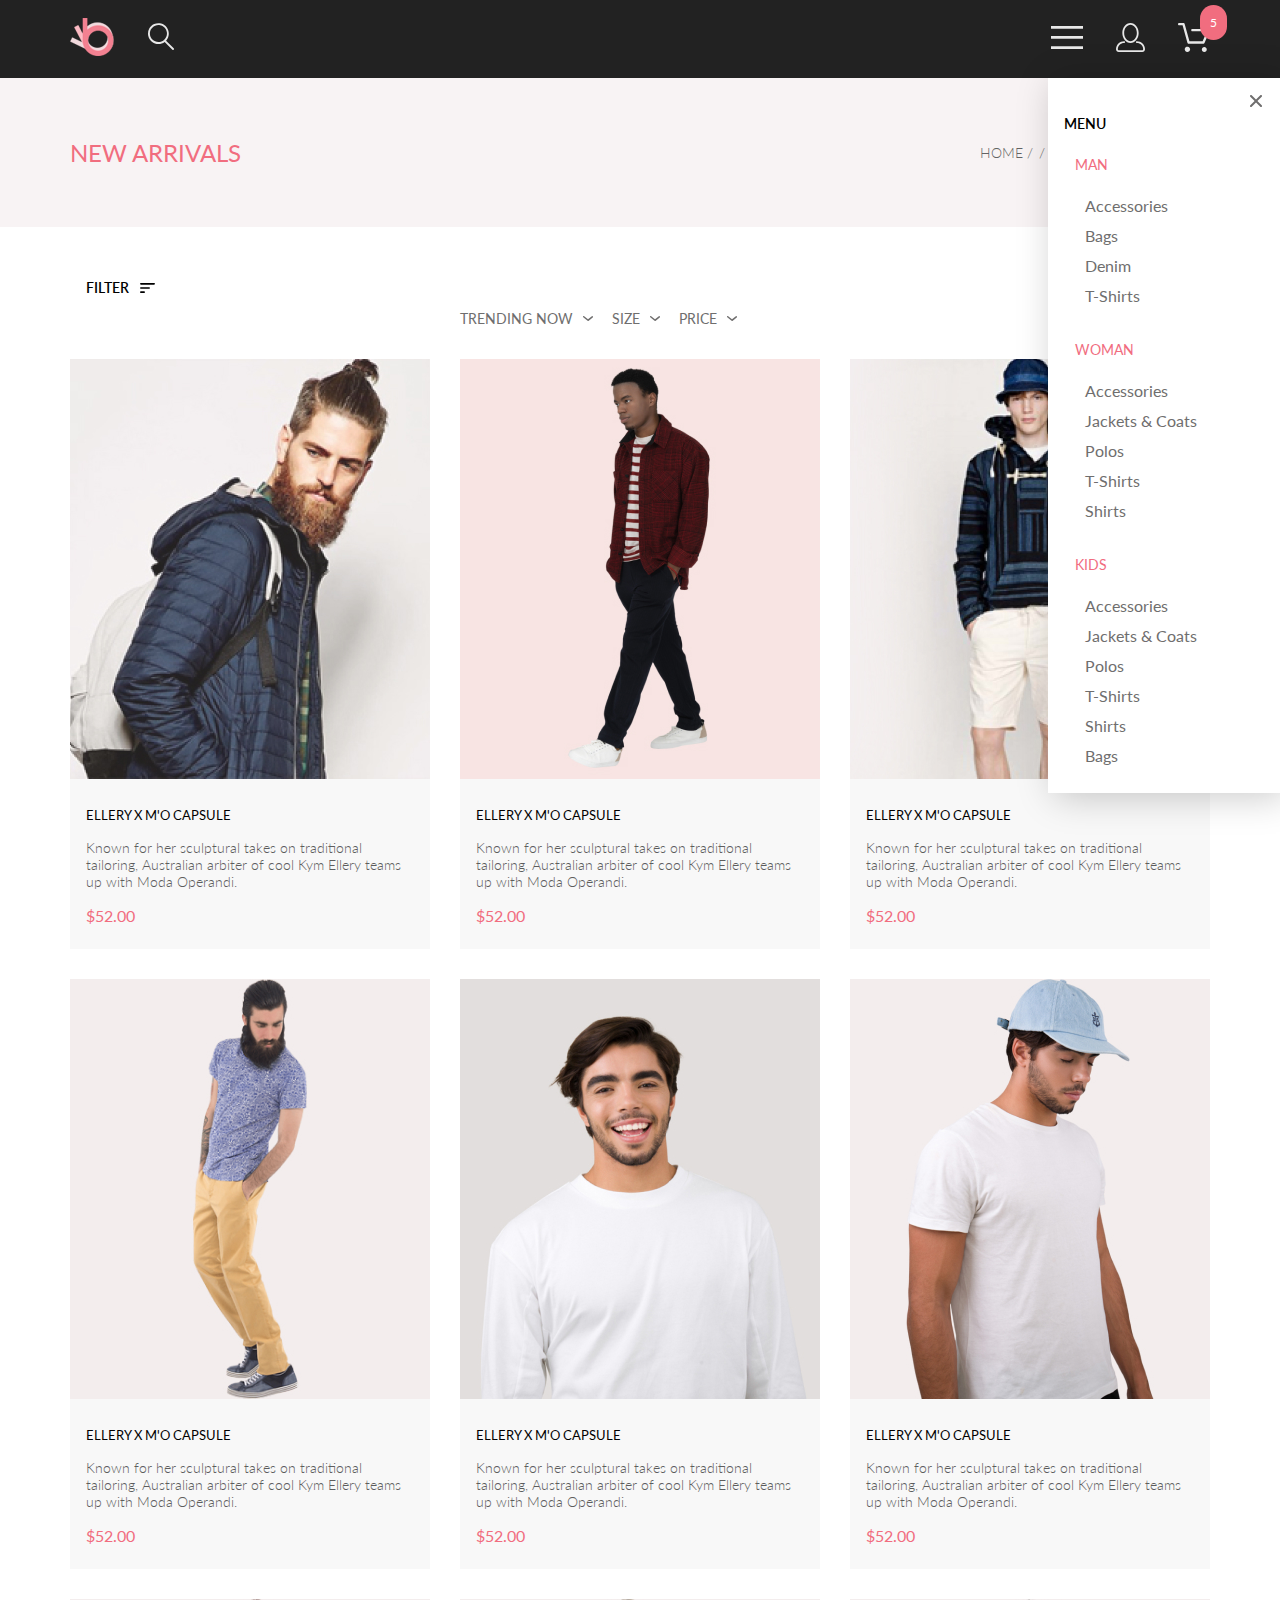
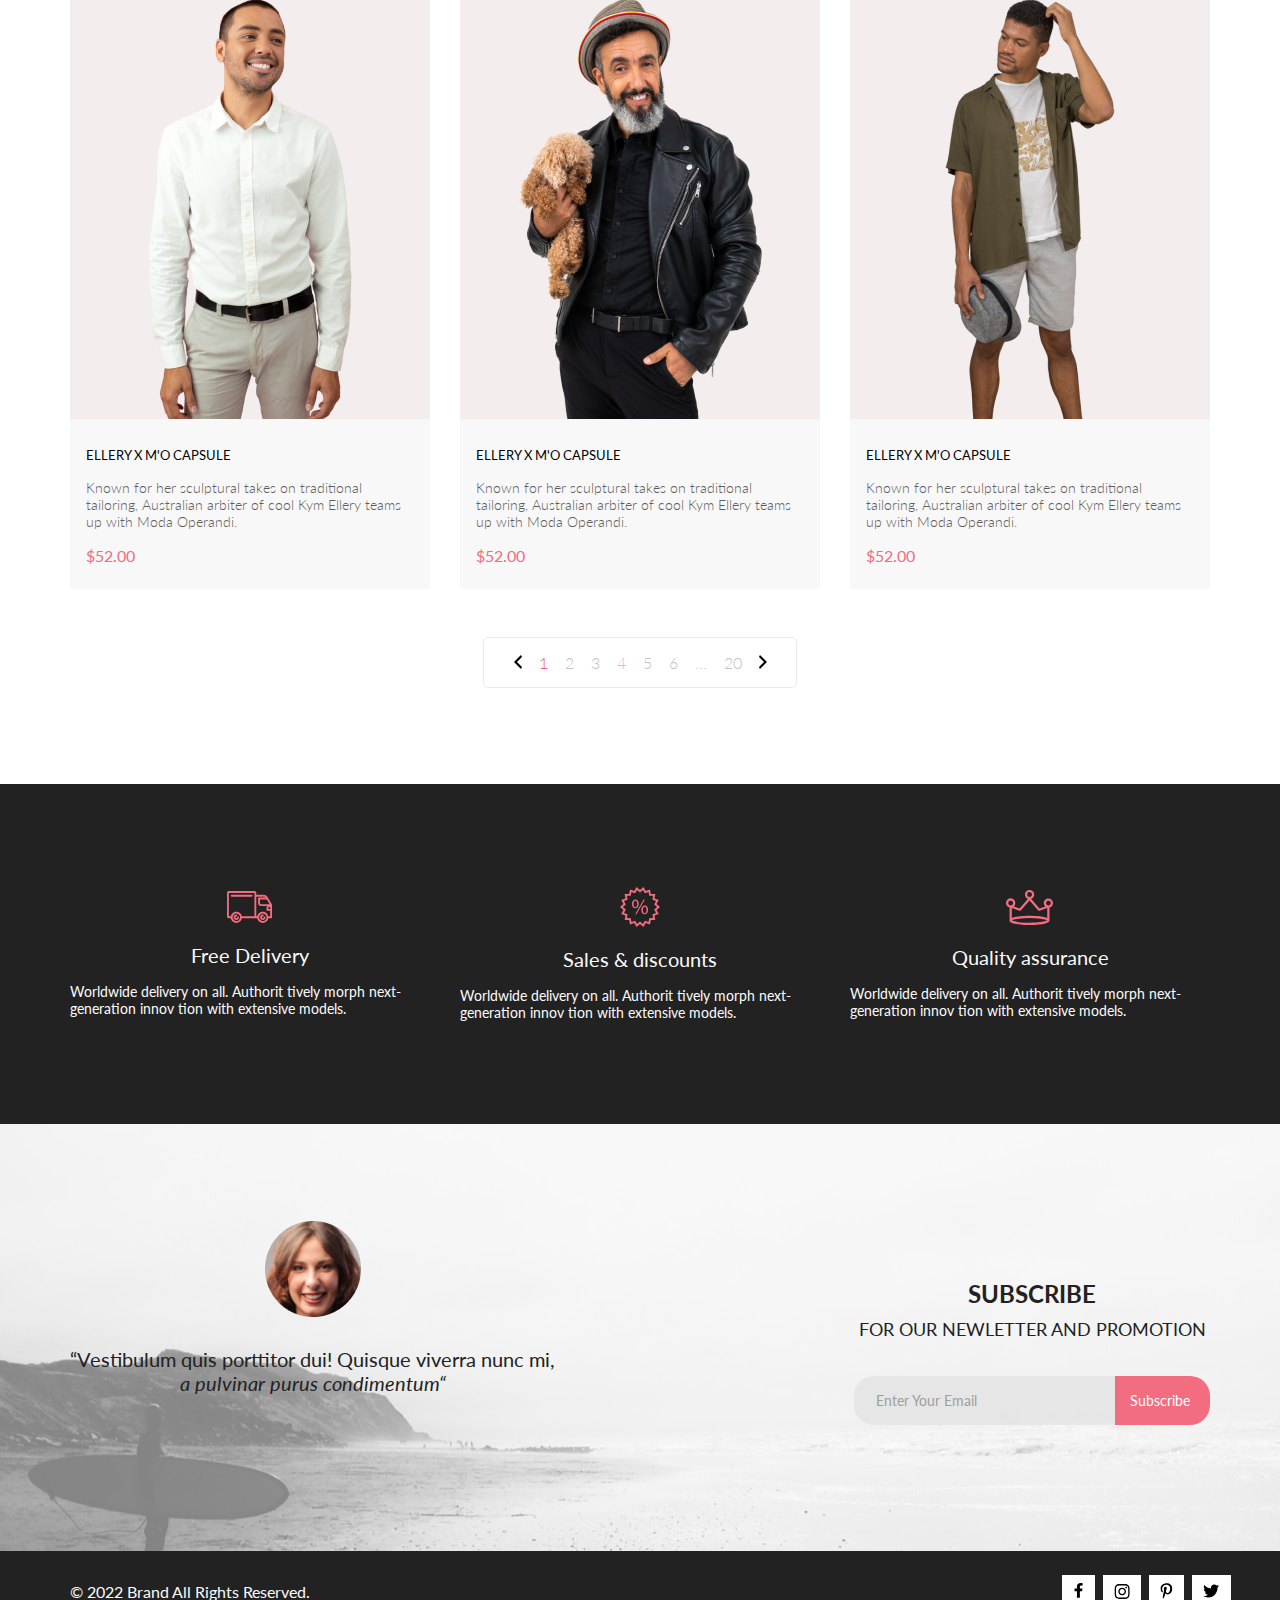
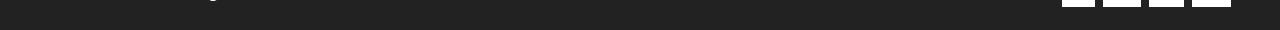
==== commit 8d525643: "product.html" ====
--- a/home_work_2/catalog.html
+++ b/home_work_2/catalog.html
@@ -9,7 +9,7 @@
 </head>
 
 <body>
-<div class="main">
+<div class="base">
     <header class="header center">
         <div class="header_left">
             <a href="./index.html"><img src="./img/logo_icon.png" alt="logo"></a>
--- a/home_work_2/style.css
+++ b/home_work_2/style.css
@@ -8,7 +8,7 @@
   text-decoration: none;
 }
 
-.main {
+.base {
   position: relative;
   overflow: hidden;
 }
@@ -554,6 +554,10 @@
   font-style: normal;
   font-weight: 700;
   line-height: normal;
+}
+.catalog_head__content__bread__breadcrumbs a:not(:last-child)::after {
+  content: "/";
+  margin-left: 6px;
 }
 
 .filter-sort {
@@ -860,4 +864,129 @@
 .a_social {
   background-color: #FFF;
   padding: 8px 11px;
+}
+
+.carousel {
+  position: relative;
+  display: flex;
+  background-color: #F7F7F7;
+  height: 777px;
+  justify-content: center;
+  margin-bottom: 664px;
+}
+.carousel img {
+  width: 597px;
+  height: 724px;
+}
+.carousel button {
+  width: 47px;
+  height: 47px;
+  fill: rgba(42, 42, 42, 0.15);
+  border: none;
+  background-color: rgba(42, 42, 42, 0.15);
+}
+.carousel__button-left {
+  position: absolute;
+  left: 0px;
+  top: 365px;
+}
+.carousel__button-right {
+  position: absolute;
+  right: 0px;
+  top: 365px;
+}
+.carousel button:hover path {
+  fill: #F16D7F;
+}
+.carousel__description {
+  display: flex;
+  flex-direction: column;
+  align-items: center;
+  position: absolute;
+  width: 1141px;
+  height: 601px;
+  top: 701px;
+  background-color: #fff;
+  border: #EAEAEA solid 1px;
+}
+.carousel__description h4 {
+  padding-top: 65px;
+  padding-bottom: 12px;
+  color: #F16D7F;
+  font-family: Lato;
+  font-size: 14px;
+  font-style: normal;
+  font-weight: 300;
+  line-height: normal;
+}
+.carousel__description h3 {
+  padding-top: 12px;
+  padding-bottom: 48px;
+  color: #4D4D4D;
+  font-family: Lato;
+  font-size: 18px;
+  font-style: normal;
+  font-weight: 300;
+  line-height: normal;
+}
+.carousel__description p {
+  text-align: center;
+  color: #5E5E5E;
+  font-family: Lato;
+  font-size: 14px;
+  font-style: normal;
+  font-weight: 300;
+  line-height: normal;
+  width: 555px;
+  padding-bottom: 32px;
+}
+.carousel__description h2 {
+  padding-bottom: 65px;
+  color: #F16D7F;
+  font-family: Lato;
+  font-size: 24px;
+  font-style: normal;
+  font-weight: 300;
+  line-height: normal;
+}
+.carousel__description a {
+  color: #F26376;
+  font-family: Lato;
+  font-size: 16px;
+  font-style: normal;
+  font-weight: 400;
+  line-height: normal;
+  padding-left: 22px;
+}
+.carousel__separator-pink {
+  width: 63px;
+  height: 3px;
+  background-color: #F16D7F;
+}
+.carousel__separator-brown {
+  width: 641px;
+  height: 1px;
+  margin-bottom: 53px;
+  background-color: #EAEAEA;
+}
+.carousel__sort {
+  padding-bottom: 48px;
+}
+.carousel__add-to-cart-button {
+  display: flex;
+  align-items: center;
+  box-sizing: border-box;
+  width: 212px;
+  height: 48px;
+  border: #F16D7F solid 1px;
+  padding-left: 24px;
+}
+.carousel__add-to-cart-button:hover path {
+  fill: white;
+}
+.carousel__add-to-cart-button:hover {
+  background-color: #F16D7F;
+}
+.carousel__add-to-cart-button:hover a {
+  color: #F7F7F7;
 }/*# sourceMappingURL=style.css.map */